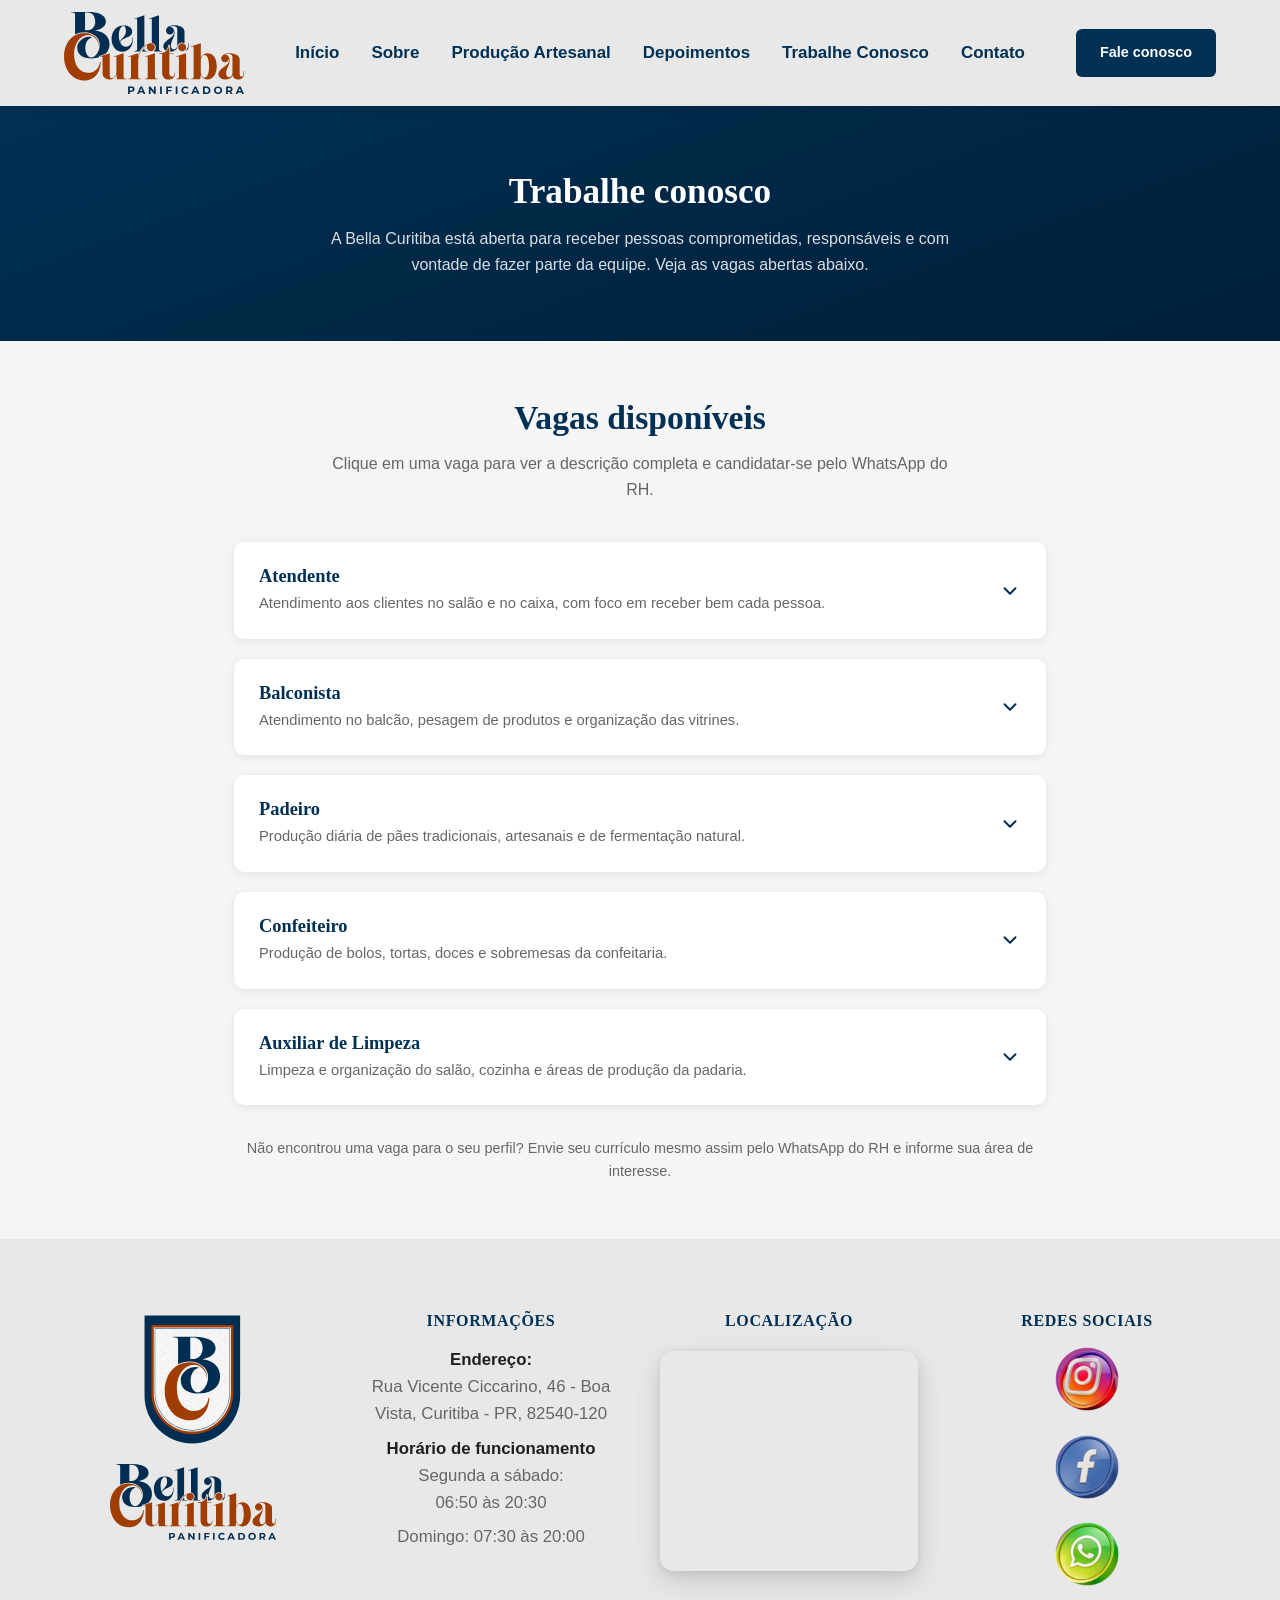
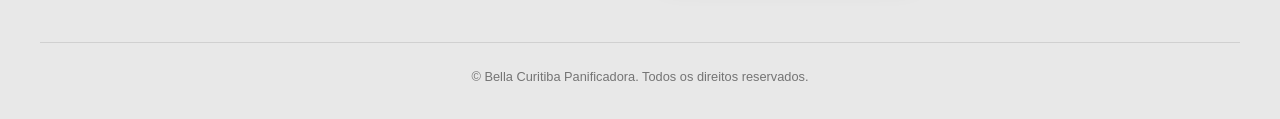
==== site-bella-curitiba/vagas.html @ 1d1bcc86 "Ajusta SEO tecnico, performance de imagens e hero mobile - Corrige hero desktop quebrado (video/post" ====
<!DOCTYPE html>
<html lang="pt-BR">
<head>
  <meta charset="UTF-8">
  <meta name="viewport" content="width=device-width, initial-scale=1.0">
  <title>Vagas de Emprego em Curitiba | Bella Curitiba Panificadora</title>
  <meta name="description" content="Trabalhe na Bella Curitiba Panificadora em Curitiba: vagas de atendente, balconista, padeiro, confeiteiro e mais. Candidate-se pelo WhatsApp do RH.">
  <meta name="robots" content="index, follow">
  <meta name="theme-color" content="#003054">
  <link rel="canonical" href="https://bellacuritibapanificadora.com.br/vagas.html">

  <!-- Open Graph / Facebook / WhatsApp -->
  <meta property="og:type" content="website">
  <meta property="og:locale" content="pt_BR">
  <meta property="og:site_name" content="Bella Curitiba Panificadora">
  <meta property="og:url" content="https://bellacuritibapanificadora.com.br/vagas.html">
  <meta property="og:title" content="Vagas de Emprego em Curitiba | Bella Curitiba Panificadora">
  <meta property="og:description" content="Confira as vagas abertas na Bella Curitiba Panificadora e candidate-se direto pelo WhatsApp do RH.">
  <meta property="og:image" content="https://bellacuritibapanificadora.com.br/assets/images/balcao/balcao-05.JPEG">
  <meta property="og:image:width" content="1400">
  <meta property="og:image:height" content="1050">

  <!-- Twitter Card -->
  <meta name="twitter:card" content="summary_large_image">
  <meta name="twitter:title" content="Vagas de Emprego em Curitiba | Bella Curitiba Panificadora">
  <meta name="twitter:description" content="Confira as vagas abertas na Bella Curitiba Panificadora e candidate-se direto pelo WhatsApp do RH.">
  <meta name="twitter:image" content="https://bellacuritibapanificadora.com.br/assets/images/balcao/balcao-05.JPEG">

  <link rel="icon" href="assets/logos/favicon-bella-curitiba.ico" type="image/x-icon">
  <link rel="apple-touch-icon" href="assets/logos/favicon-bella-curitiba-180x180.png">
  <link rel="icon" type="image/png" sizes="192x192" href="assets/logos/favicon-bella-curitiba-192x192.png">
  <link rel="icon" type="image/png" sizes="32x32" href="assets/logos/favicon-bella-curitiba-32x32.png">
  <link rel="stylesheet" href="style.css">
</head>
<body>

  <!-- ===================== HEADER ===================== -->
  <header class="header">
    <div class="header__container">
      <a href="index.html" class="header__logo">
        <img src="assets/logos/logo-principal-bella-curitiba.svg" alt="Bella Curitiba Panificadora">
      </a>

      <nav class="header__nav">
        <ul class="header__menu">
          <li><a href="index.html">Início</a></li>
          <li><a href="index.html#sobre">Sobre</a></li>
          <li><a href="index.html#producao">Produção Artesanal</a></li>
          <li><a href="index.html#depoimentos">Depoimentos</a></li>
          <li><a href="vagas.html">Trabalhe Conosco</a></li>
          <li><a href="#contato">Contato</a></li>
        </ul>
      </nav>

      <a href="https://wa.me/554191912039?text=Ol%C3%A1%2C%20vim%20pelo%20site%21" class="header__btn" target="_blank" rel="noopener">Fale conosco</a>
    </div>
  </header>

  <main>

    <!-- ===================== TOPO DA PÁGINA ===================== -->
    <section class="vagas-hero">
      <div class="vagas-hero__container">
        <h1>Trabalhe conosco</h1>
        <p>
          A Bella Curitiba está aberta para receber pessoas comprometidas, responsáveis e
          com vontade de fazer parte da equipe. Veja as vagas abertas abaixo.
        </p>
      </div>
    </section>

    <!-- ===================== VAGAS ===================== -->
    <section class="vagas">
      <div class="vagas__container">
        <h2 class="reveal">Vagas disponíveis</h2>
        <p class="vagas__subtitle reveal">Clique em uma vaga para ver a descrição completa e candidatar-se pelo WhatsApp do RH.</p>

        <!-- Descrições provisórias: detalhes de cada vaga serão confirmados com Luciano -->
        <div class="vagas__cards reveal--group">

          <article class="vagas__card reveal">
            <button type="button" class="vagas__toggle" aria-expanded="false" aria-controls="vaga-atendente">
              <div class="vagas__info">
                <h3>Atendente</h3>
                <p>Atendimento aos clientes no salão e no caixa, com foco em receber bem cada pessoa.</p>
              </div>
              <svg class="vagas__seta" viewBox="0 0 24 24" fill="none" aria-hidden="true">
                <path d="M6 9l6 6 6-6" stroke="currentColor" stroke-width="2.2" stroke-linecap="round" stroke-linejoin="round"/>
              </svg>
            </button>
            <div class="vagas__detalhe" id="vaga-atendente" hidden>
              <h4>O que você vai fazer</h4>
              <ul>
                <li>Atender os clientes no salão e no caixa com simpatia e agilidade;</li>
                <li>Orientar sobre os produtos da padaria e da confeitaria;</li>
                <li>Organizar e repor as vitrines ao longo do dia;</li>
                <li>Manter o ambiente limpo, organizado e acolhedor.</li>
              </ul>
              <h4>O que esperamos de você</h4>
              <ul>
                <li>Boa comunicação e gostar de lidar com pessoas;</li>
                <li>Proatividade e trabalho em equipe;</li>
                <li>Disponibilidade de horários, incluindo fins de semana;</li>
                <li>Experiência com atendimento é um diferencial.</li>
              </ul>
              <a
                href="https://wa.me/554192082039?text=Ol%C3%A1%21%20Quero%20me%20candidatar%20para%20a%20vaga%20de%20Atendente."
                class="btn btn--primary"
                target="_blank"
                rel="noopener"
              >
                Candidatar-se pelo WhatsApp
              </a>
            </div>
          </article>

          <article class="vagas__card reveal">
            <button type="button" class="vagas__toggle" aria-expanded="false" aria-controls="vaga-balconista">
              <div class="vagas__info">
                <h3>Balconista</h3>
                <p>Atendimento no balcão, pesagem de produtos e organização das vitrines.</p>
              </div>
              <svg class="vagas__seta" viewBox="0 0 24 24" fill="none" aria-hidden="true">
                <path d="M6 9l6 6 6-6" stroke="currentColor" stroke-width="2.2" stroke-linecap="round" stroke-linejoin="round"/>
              </svg>
            </button>
            <div class="vagas__detalhe" id="vaga-balconista" hidden>
              <h4>O que você vai fazer</h4>
              <ul>
                <li>Atender os clientes no balcão de padaria e frios;</li>
                <li>Pesar, embalar e fatiar produtos com atenção e higiene;</li>
                <li>Repor produtos e manter o balcão sempre abastecido;</li>
                <li>Cuidar da organização e da limpeza da área de trabalho.</li>
              </ul>
              <h4>O que esperamos de você</h4>
              <ul>
                <li>Agilidade e atenção no atendimento;</li>
                <li>Cuidado com higiene e manuseio de alimentos;</li>
                <li>Disponibilidade de horários, incluindo fins de semana;</li>
                <li>Experiência em padaria ou mercado é um diferencial.</li>
              </ul>
              <a
                href="https://wa.me/554192082039?text=Ol%C3%A1%21%20Quero%20me%20candidatar%20para%20a%20vaga%20de%20Balconista."
                class="btn btn--primary"
                target="_blank"
                rel="noopener"
              >
                Candidatar-se pelo WhatsApp
              </a>
            </div>
          </article>

          <article class="vagas__card reveal">
            <button type="button" class="vagas__toggle" aria-expanded="false" aria-controls="vaga-padeiro">
              <div class="vagas__info">
                <h3>Padeiro</h3>
                <p>Produção diária de pães tradicionais, artesanais e de fermentação natural.</p>
              </div>
              <svg class="vagas__seta" viewBox="0 0 24 24" fill="none" aria-hidden="true">
                <path d="M6 9l6 6 6-6" stroke="currentColor" stroke-width="2.2" stroke-linecap="round" stroke-linejoin="round"/>
              </svg>
            </button>
            <div class="vagas__detalhe" id="vaga-padeiro" hidden>
              <h4>O que você vai fazer</h4>
              <ul>
                <li>Produzir pães tradicionais e artesanais diariamente;</li>
                <li>Trabalhar com processos de fermentação natural;</li>
                <li>Controlar fornadas, tempos e qualidade dos produtos;</li>
                <li>Manter a organização e a limpeza da área de produção.</li>
              </ul>
              <h4>O que esperamos de você</h4>
              <ul>
                <li>Experiência em panificação;</li>
                <li>Conhecimento em fermentação natural é um diferencial;</li>
                <li>Disponibilidade para turnos de madrugada e manhã;</li>
                <li>Comprometimento com qualidade e rotina de produção.</li>
              </ul>
              <a
                href="https://wa.me/554192082039?text=Ol%C3%A1%21%20Quero%20me%20candidatar%20para%20a%20vaga%20de%20Padeiro."
                class="btn btn--primary"
                target="_blank"
                rel="noopener"
              >
                Candidatar-se pelo WhatsApp
              </a>
            </div>
          </article>

          <article class="vagas__card reveal">
            <button type="button" class="vagas__toggle" aria-expanded="false" aria-controls="vaga-confeiteiro">
              <div class="vagas__info">
                <h3>Confeiteiro</h3>
                <p>Produção de bolos, tortas, doces e sobremesas da confeitaria.</p>
              </div>
              <svg class="vagas__seta" viewBox="0 0 24 24" fill="none" aria-hidden="true">
                <path d="M6 9l6 6 6-6" stroke="currentColor" stroke-width="2.2" stroke-linecap="round" stroke-linejoin="round"/>
              </svg>
            </button>
            <div class="vagas__detalhe" id="vaga-confeiteiro" hidden>
              <h4>O que você vai fazer</h4>
              <ul>
                <li>Produzir bolos, tortas, doces e sobremesas;</li>
                <li>Montar e finalizar os produtos da vitrine de confeitaria;</li>
                <li>Ajudar na criação de novidades para a vitrine;</li>
                <li>Controlar qualidade, validade e armazenamento dos produtos.</li>
              </ul>
              <h4>O que esperamos de você</h4>
              <ul>
                <li>Experiência em confeitaria;</li>
                <li>Capricho e atenção aos detalhes;</li>
                <li>Organização e cuidado com higiene;</li>
                <li>Disponibilidade de horários, incluindo fins de semana.</li>
              </ul>
              <a
                href="https://wa.me/554192082039?text=Ol%C3%A1%21%20Quero%20me%20candidatar%20para%20a%20vaga%20de%20Confeiteiro."
                class="btn btn--primary"
                target="_blank"
                rel="noopener"
              >
                Candidatar-se pelo WhatsApp
              </a>
            </div>
          </article>

          <article class="vagas__card reveal">
            <button type="button" class="vagas__toggle" aria-expanded="false" aria-controls="vaga-auxiliar-limpeza">
              <div class="vagas__info">
                <h3>Auxiliar de Limpeza</h3>
                <p>Limpeza e organização do salão, cozinha e áreas de produção da padaria.</p>
              </div>
              <svg class="vagas__seta" viewBox="0 0 24 24" fill="none" aria-hidden="true">
                <path d="M6 9l6 6 6-6" stroke="currentColor" stroke-width="2.2" stroke-linecap="round" stroke-linejoin="round"/>
              </svg>
            </button>
            <div class="vagas__detalhe" id="vaga-auxiliar-limpeza" hidden>
              <h4>O que você vai fazer</h4>
              <ul>
                <li>Realizar a limpeza do salão, banheiros e áreas comuns;</li>
                <li>Higienizar a cozinha, equipamentos e utensílios da produção;</li>
                <li>Recolher o lixo e manter os ambientes sempre organizados;</li>
                <li>Zelar pelos padrões de higiene exigidos em ambientes alimentícios.</li>
              </ul>
              <h4>O que esperamos de você</h4>
              <ul>
                <li>Responsabilidade e atenção aos detalhes;</li>
                <li>Cuidado com higiene e uso correto de produtos de limpeza;</li>
                <li>Disponibilidade de horários, incluindo fins de semana;</li>
                <li>Experiência com limpeza é um diferencial.</li>
              </ul>
              <a
                href="https://wa.me/554192082039?text=Ol%C3%A1%21%20Quero%20me%20candidatar%20para%20a%20vaga%20de%20Auxiliar%20de%20Limpeza."
                class="btn btn--primary"
                target="_blank"
                rel="noopener"
              >
                Candidatar-se pelo WhatsApp
              </a>
            </div>
          </article>

        </div>

        <p class="vagas__obs reveal">Não encontrou uma vaga para o seu perfil? Envie seu currículo mesmo assim pelo WhatsApp do RH e informe sua área de interesse.</p>
      </div>
    </section>

  </main>

  <!-- ===================== FOOTER ===================== -->
  <footer id="contato" class="footer">
    <div class="footer__container reveal--group">

      <div class="footer__bloco footer__marca reveal">
        <img class="footer__marca-brasao" src="assets/logos/logo-brasao-bella-curitiba-transparente.svg" alt="Bella Curitiba Panificadora">
        <img class="footer__marca-texto" src="assets/logos/logo-texto-bella-curitiba-colorido.svg" alt="Bella Curitiba Panificadora">
      </div>

      <div class="footer__bloco footer__contato reveal">
        <h3>Informações</h3>
        <p><strong>Endereço:</strong> <br> Rua Vicente Ciccarino, 46 - Boa Vista, Curitiba - PR, 82540-120</p>
        <p><strong>Horário de funcionamento</strong> <br> Segunda a sábado: <br> 06:50 às 20:30</p>
        <p>Domingo: 07:30 às 20:00</p>
      </div>

      <div class="footer__bloco footer__localizacao reveal">
        <h3>Localização</h3>
        <div class="footer__mapa">
          <iframe
            src="https://www.google.com/maps?q=Bella%20Curitiba%20Panificadora%2C%20Rua%20Vicente%20Ciccarino%2C%2046%20-%20Boa%20Vista%2C%20Curitiba%20-%20PR%2C%2082540-120&output=embed"
            title="Localização da Bella Curitiba Panificadora no Google Maps"
            loading="lazy"
            referrerpolicy="no-referrer-when-downgrade"
            allowfullscreen>
          </iframe>
        </div>
      </div>

      <div class="footer__bloco footer__redes reveal">
        <h3>Redes sociais</h3>
        <!-- Links de redes sociais serão confirmados antes da publicação -->
        <ul class="footer__redes-list">
          <li>
            <a href="https://www.instagram.com/bellacuritibapanificadora/?utm_source=ig_web_button_share_sheet" target="_blank" rel="noopener noreferrer" class="footer__rede-link footer__rede-link--instagram" aria-label="Instagram">
              <img src="assets/logo-botao/botao-instagram-transparente.png" alt="" loading="lazy">
            </a>
          </li>
          <li>
            <a href="https://www.facebook.com/bellacuritibapanificadora" class="footer__rede-link footer__rede-link--facebook" target="_blank" rel="noopener noreferrer" aria-label="Facebook">
              <img src="assets/logo-botao/botao-facebook-transparente.png" alt="" loading="lazy">
            </a>
          </li>
          <li>
            <a href="https://wa.me/554191912039?text=Ol%C3%A1%2C%20vim%20pelo%20site%21" class="footer__rede-link footer__rede-link--whatsapp" target="_blank" rel="noopener" aria-label="WhatsApp">
              <img src="assets/logo-botao/botao-whatsapp-transparente.png" alt="" loading="lazy">
            </a>
          </li>
        </ul>
      </div>

    </div>

    <div class="footer__copy">
      <p>&copy; Bella Curitiba Panificadora. Todos os direitos reservados.</p>
    </div>
  </footer>

  <script src="script.js" defer></script>
</body>
</html>
---- site-bella-curitiba/style.css ----
:root {
  --color-primary: #003054;
  --color-secondary: #89490f;
  --color-white: #ffffff;
  --color-light-gray: #f5f5f5;
  --color-text-dark: #1f1f1f;
  --color-text-muted: #666666;

  --font-title: Georgia, "Times New Roman", serif;
  --font-body: "Montserrat", Arial, sans-serif;

  /* Tons derivados */
  --color-primary-dark: #001f38;
  --color-primary-light: #0a4a76;
  --color-secondary-dark: #6b380c;
  --color-overlay: rgba(0, 20, 36, 0.55);

  /* Layout */
  --container-width: 1200px;
  --container-padding: 24px;
  --section-padding: 56px 0;
  --section-padding-mobile: 56px 0;

  /* Estilo */
  --radius-sm: 6px;
  --radius-md: 10px;
  --radius-lg: 16px;
  --shadow-sm: 0 2px 8px rgba(0, 0, 0, 0.08);
  --shadow-md: 0 6px 20px rgba(0, 0, 0, 0.10);
  --transition-base: 0.25s ease;
}

/* ===================== RESET BÁSICO ===================== */
*,
*::before,
*::after {
  box-sizing: border-box;
}

html {
  scroll-behavior: smooth;
  scroll-padding-top: 90px;
}

body,
h1, h2, h3, h4,
p, ul, li,
figure {
  margin: 0;
  padding: 0;
}

ul {
  list-style: none;
}

a {
  color: inherit;
  text-decoration: none;
}

img,
video {
  display: block;
  max-width: 100%;
  height: auto;
}

button {
  font: inherit;
  cursor: pointer;
  border: none;
  background: none;
}

/* ===================== BODY / TIPOGRAFIA GERAL ===================== */
body {
  font-family: var(--font-body);
  color: var(--color-text-dark);
  background-color: var(--color-white);
  line-height: 1.6;
  -webkit-font-smoothing: antialiased;
}

h1, h2, h3, h4 {
  font-family: var(--font-title);
  color: var(--color-primary);
  line-height: 1.25;
  font-weight: 700;
}

h2 {
  font-size: 2.1rem;
  margin-bottom: 12px;
}

h3 {
  font-size: 1.25rem;
  margin-bottom: 8px;
}

p {
  color: var(--color-text-muted);
}

.container {
  width: 100%;
  max-width: var(--container-width);
  margin: 0 auto;
  padding: 0 var(--container-padding);
}

/* Título de seção centralizado (padrão institucional) */
section > .container > h2,
section h2:first-child {
  text-align: center;
}

/* ===================== BOTÕES ===================== */
.btn {
  display: inline-block;
  padding: 14px 30px;
  border-radius: var(--radius-sm);
  font-family: var(--font-body);
  font-weight: 600;
  font-size: 0.95rem;
  letter-spacing: 0.02em;
  text-align: center;
  transition: background-color var(--transition-base), color var(--transition-base), transform var(--transition-base), border-color var(--transition-base);
}

.btn--primary {
  background-color: var(--color-primary);
  color: var(--color-white);
  border: 2px solid var(--color-primary);
}

.btn--primary:hover {
  background-color: var(--color-primary-dark);
  border-color: var(--color-primary-dark);
}

/* Botão do WhatsApp no hero: translúcido para o vídeo aparecer ao fundo,
   com borda e ícone no verde do WhatsApp e texto em branco */
.btn--whatsapp {
  display: inline-flex;
  align-items: center;
  justify-content: center;
  gap: 10px;
  background-color: rgba(37, 211, 102, 0.22);
  color: var(--color-white);
  border: 2px solid #25d366;
  cursor: pointer;
  /* Fade do fundo verde no hover/toque */
  transition: background-color 0.35s ease, color 0.35s ease;
}

/* Mouse em cima (desktop) ou toque (mobile): verde um pouco mais cheio, com fade */
.btn--whatsapp:hover,
.btn--whatsapp:active {
  background-color: rgba(37, 211, 102, 0.42);
}

.btn--whatsapp:hover .btn__icone-whats,
.btn--whatsapp:active .btn__icone-whats {
  fill: var(--color-white);
}

.btn__icone-whats {
  width: 20px;
  height: 20px;
  flex-shrink: 0;
  fill: #25d366;
  transition: fill 0.35s ease;
}

.btn--secondary {
  background-color: transparent;
  color: var(--color-white);
  border: 2px solid var(--color-white);
}

.btn--secondary:hover {
  background-color: var(--color-white);
  color: var(--color-primary);
}

/* Botão secundário fora do hero (fundo claro) */
.footer .btn--secondary {
  color: var(--color-white);
  border-color: var(--color-secondary);
  background-color: var(--color-secondary);
}

.footer .btn--secondary:hover {
  background-color: var(--color-secondary-dark);
  border-color: var(--color-secondary-dark);
}

/* ===================== HEADER ===================== */
.header {
  position: sticky;
  top: 0;
  z-index: 1000;
  background-color: #e8e8e8; /* --color-light-gray ~5% mais escuro */
  box-shadow: var(--shadow-sm);
}

.header__container {
  max-width: var(--container-width);
  margin: 0 auto;
  padding: 12px var(--container-padding);
  display: flex;
  align-items: center;
  justify-content: space-between;
  gap: 24px;
}

/*
  logo-principal-bella-curitiba.svg tem um canvas quadrado, mas o conteúdo
  visível ocupa só uma faixa central (~72,6% da largura, ~33,1% da altura).
  O bloco abaixo recorta essa margem transparente para a logo ficar legível
  sem inflar a altura do header.
*/
.header__logo {
  display: block;
  width: 180px;
  height: 82px;
  overflow: hidden;
  position: relative;
}

.header__logo img {
  position: absolute;
  width: 248px;
  height: 248px;
  max-width: none;
  left: -34px;
  top: -83px;
}

.header__nav {
  flex: 1;
  display: flex;
  justify-content: center;
}

.header__menu {
  display: flex;
  align-items: center;
  gap: 28px;
}

.header__menu a {
  font-family: var(--font-body);
  font-size: 1.06rem; /* 0.92rem + 15% */
  font-weight: 600;
  color: var(--color-primary);
  padding: 6px 2px;
  border-bottom: 2px solid transparent;
  transition: border-color var(--transition-base), color var(--transition-base);
  white-space: nowrap;
}

.header__menu a:hover {
  border-bottom-color: var(--color-secondary);
  color: var(--color-secondary);
}

.header__btn {
  display: inline-block;
  padding: 12px 24px;
  border-radius: var(--radius-sm);
  background-color: var(--color-primary);
  color: var(--color-white);
  font-weight: 600;
  font-size: 0.9rem;
  white-space: nowrap;
  transition: background-color var(--transition-base);
}

.header__btn:hover {
  background-color: var(--color-secondary);
}

/* Botão "Trabalhe conosco": só aparece no mobile, no lugar do "Fale conosco" */
.header__btn--trabalhe {
  display: none;
}

/* ===================== HERO ===================== */
.hero {
  position: relative;
  min-height: 84vh;
  display: flex;
  align-items: center;
  justify-content: center;
  overflow: hidden;
  background-color: var(--color-primary);
}

.hero__video {
  position: absolute;
  inset: 0;
  width: 100%;
  height: 100%;
  object-fit: cover;
}

.hero__overlay {
  position: absolute;
  inset: 0;
  background-color: var(--color-overlay);
}

/* Vídeo vertical do hero: só aparece no mobile (no desktop fica o horizontal) */
.hero__video--mobile {
  display: none;
}

.hero__content {
  position: relative;
  z-index: 2;
  max-width: 780px;
  margin: 0 auto;
  padding: 64px var(--container-padding);
  text-align: center;
  color: var(--color-white);
}

.hero__logo {
  width: 364px;
  aspect-ratio: 397.462 / 156.063;
  margin: 0 auto 36px;
}

.hero__logo img {
  display: block;
  width: 100%;
  height: 100%;
  object-fit: contain;
}

.hero__headline {
  font-family: var(--font-title);
  font-size: 2.6rem;
  color: var(--color-white);
  line-height: 1.25;
  margin-bottom: 20px;
}

.hero__subtitle {
  font-family: var(--font-body);
  font-size: 1.27rem;
  font-weight: 600;
  line-height: 1.5;
  color: rgba(255, 255, 255, 0.88);
  margin-bottom: 32px;
}

.hero__horario {
  font-family: var(--font-body);
  font-size: 1.05rem;
  font-weight: 600;
  line-height: 1.65;
  color: rgba(255, 255, 255, 0.92);
  margin-bottom: 40px;
}

.hero__horario-titulo {
  display: block;
  font-size: 0.85rem;
  font-weight: 700;
  letter-spacing: 0.08em;
  text-transform: uppercase;
  color: rgba(255, 255, 255, 0.75);
  margin-bottom: 8px;
}

.hero__buttons {
  display: flex;
  align-items: center;
  justify-content: center;
  gap: 16px;
  flex-wrap: wrap;
}

/* ===================== SOBRE ===================== */
.sobre {
  padding: var(--section-padding);
  background-color: var(--color-white);
}

.sobre__container {
  max-width: var(--container-width);
  margin: 0 auto;
  padding: 0 var(--container-padding);
  display: grid;
  grid-template-columns: 1fr 1fr;
  gap: 64px;
  align-items: center;
}

.sobre__texto h2 {
  text-align: left;
}

.sobre__texto p {
  font-size: 1.18rem;
  line-height: 1.75;
  margin-bottom: 16px;
}

.sobre__texto p em {
  color: var(--color-text-muted);
  font-style: italic;
}

.sobre__destaques {
  display: grid;
  grid-template-columns: repeat(2, minmax(0, 290px));
  justify-content: center;
  gap: 32px;
  margin-top: 44px;
}

.sobre__item {
  border-top: 3px solid var(--color-secondary);
  padding-top: 16px;
  text-align: center;
}

.sobre__item h3 {
  font-size: 1.25rem;
  color: var(--color-primary);
}

.sobre__item p {
  font-size: 1.05rem;
  line-height: 1.6;
}

.sobre__imagem img {
  display: block;
  width: 77%;
  margin: 0 auto;
  aspect-ratio: 4 / 5;
  object-fit: cover;
  border-radius: var(--radius-lg);
  box-shadow: var(--shadow-md);
  background-color: var(--color-light-gray);
}

/* ===================== PRODUÇÃO ARTESANAL ===================== */
.producao {
  padding: var(--section-padding);
  background-color: var(--color-light-gray);
}

/* Container mais largo que o padrão: os 4 cards lado a lado
   ocupam quase toda a tela para dar destaque às fotos */
.producao__container {
  max-width: 1760px;
  margin: 0 auto;
  padding: 0 var(--container-padding);
  text-align: center;
}

.producao__subtitle {
  max-width: 620px;
  margin: 0 auto 48px;
}

.producao__cards {
  display: grid;
  grid-template-columns: repeat(4, 1fr);
  gap: 24px;
  text-align: left;
}

/* Com 4 colunas, telas menores que ~1200px deixam os cards apertados */
@media (max-width: 1200px) {
  .producao__cards {
    grid-template-columns: repeat(2, 1fr);
  }
}

.producao__card {
  background-color: var(--color-white);
  border-radius: var(--radius-md);
  box-shadow: var(--shadow-sm);
  overflow: hidden;
  transition: transform var(--transition-base), box-shadow var(--transition-base);
}

.producao__card:hover {
  transform: translateY(-4px);
  box-shadow: var(--shadow-md);
}

/* Carrossel de fotos dentro dos cards */
.card-carrossel {
  position: relative;
  overflow: hidden;
  /* Foto quadrada: mostra a base com a marca nas fotos verticais dos pães
     (e reserva o espaço mesmo com o carrossel ainda sem imagens) */
  aspect-ratio: 1 / 1;
  background-color: var(--color-light-gray);
}

/* Sem fotos: esconde setas e bolinhas (controlado pelo script.js) */
.card-carrossel--vazio .card-carrossel__arrow,
.card-carrossel--vazio .card-carrossel__dots {
  display: none;
}

.card-carrossel__track {
  display: flex;
  transition: transform 0.4s ease;
  touch-action: pan-y;
}

.card-carrossel__track img {
  flex: 0 0 100%;
  width: 100%;
  aspect-ratio: 1 / 1;
  object-fit: cover;
  /* Fotos horizontais (vitrines do balcão e da confeitaria): recorte
     centralizado nos dois eixos dentro do card quadrado */
  object-position: center center;
  background-color: var(--color-light-gray);
  user-select: none;
  -webkit-user-drag: none;
}

/* Fotos verticais com a base da marca Bella Curitiba: recorte ancorado
   perto do rodapé (80%), mantendo a base escrita visível e o conjunto
   pão + tabuleiro centralizado no card */
.card-carrossel__img--base {
  object-position: center 80%;
}

/* Ajuste fino de enquadramento: desloca a foto 30% para a direita
   (o recorte passa a mostrar mais o lado esquerdo da imagem) */
.card-carrossel__img--direita {
  object-position: 20% center;
}

/* Recorte colado na borda esquerda da foto: mostra só as prateleiras de
   produtos, cortando a porta de vidro que aparece à direita */
.card-carrossel__img--inicio {
  object-position: left center;
}

/* Recorte cravado no rodapé da foto (20% acima da âncora --base):
   sobe a imagem para a base da marca aparecer inteira */
.card-carrossel__img--rodape {
  object-position: center bottom;
}

/* Pão rústico (foto com fundo estendido): âncora calibrada para caber
   o pão inteiro e a escrita da marca no mesmo enquadramento */
.card-carrossel__img--pao-rustico {
  object-position: center 57%;
}

/* Foto dos bolos gelados: desloca a imagem 15% para baixo no quadro
   (o recorte sobe e passa a mostrar mais o topo da foto) */
.card-carrossel__img--bolos {
  object-position: center 35%;
}

.card-carrossel__arrow {
  position: absolute;
  top: 50%;
  transform: translateY(-50%);
  width: 42px;
  height: 42px;
  border-radius: 50%;
  background-color: rgba(255, 255, 255, 0.85);
  color: var(--color-primary);
  box-shadow: var(--shadow-sm);
  display: flex;
  align-items: center;
  justify-content: center;
  opacity: 0;
  transition: opacity var(--transition-base), background-color var(--transition-base), color var(--transition-base);
}

.card-carrossel__arrow svg {
  width: 20px;
  height: 20px;
}

.card-carrossel__arrow--prev {
  left: 10px;
}

.card-carrossel__arrow--prev svg {
  transform: rotate(180deg);
}

.card-carrossel__arrow--next {
  right: 10px;
}

.producao__card:hover .card-carrossel__arrow,
.ambiente__galeria .card-carrossel:hover .card-carrossel__arrow,
.card-carrossel__arrow:focus-visible {
  opacity: 1;
}

@media (hover: none) {
  .card-carrossel__arrow {
    opacity: 1;
  }
}

.card-carrossel__arrow:hover {
  background-color: var(--color-primary);
  color: var(--color-white);
}

.card-carrossel__dots {
  position: absolute;
  bottom: 10px;
  left: 50%;
  transform: translateX(-50%);
  display: flex;
  gap: 6px;
}

.card-carrossel__dot {
  width: 9px;
  height: 9px;
  border-radius: 50%;
  background-color: rgba(255, 255, 255, 0.55);
  padding: 0;
  transition: background-color var(--transition-base), transform var(--transition-base);
}

.card-carrossel__dot--active {
  background-color: var(--color-white);
  transform: scale(1.25);
}

.producao__card h3,
.producao__card p {
  padding: 0 20px;
}

.producao__card h3 {
  margin-top: 18px;
}

.producao__card p {
  padding-bottom: 20px;
  font-size: 0.92rem;
}

/* ===================== AMBIENTE ===================== */
.ambiente {
  padding: var(--section-padding);
  background-color: var(--color-white);
}

/* Mesma largura do container da produção artesanal, para as duas
   grades de cards ficarem com o mesmo tamanho e alinhamento na tela */
.ambiente__container {
  max-width: 1760px;
  margin: 0 auto;
  padding: 0 var(--container-padding);
  text-align: center;
}

.ambiente__container > p {
  max-width: 620px;
  margin: 0 auto 40px;
}

/* 3 cards largos (formato 4:3) para as fotos horizontais do ambiente */
.ambiente__galeria {
  display: grid;
  grid-template-columns: repeat(3, 1fr);
  gap: 24px;
}

@media (max-width: 1200px) {
  .ambiente__galeria {
    grid-template-columns: repeat(2, 1fr);
  }

  /* Com 3 cards em 2 colunas, o último ocupa a linha inteira
     em formato panorâmico para não sobrar um vão na grade */
  .ambiente__galeria > :last-child {
    grid-column: 1 / -1;
    aspect-ratio: 16 / 9;
  }

  .ambiente__galeria > :last-child img {
    aspect-ratio: 16 / 9;
  }
}

.ambiente__galeria img {
  width: 100%;
  /* Formato 4:3: cards mais largos mostram mais das fotos horizontais */
  aspect-ratio: 4 / 3;
  object-fit: cover;
  border-radius: var(--radius-md);
  background-color: var(--color-white);
  box-shadow: var(--shadow-sm);
}

/* Foto do letreiro em relevo: enquadra o letreiro no centro
   (por classe, e não por posição, porque o loop do carrossel usa clones) */
.ambiente__galeria .ambiente__foto-letreiro {
  object-position: center 20%;
}

/* Fotos do interior (16:9 num card 4:3): a altura já preenche o quadro,
   então o deslocamento pra cima é feito com zoom de 15% + translate,
   mostrando mais o piso e as gôndolas e cortando o teto */
.ambiente__galeria .ambiente__foto-interna {
  transform: translateY(-6.5%) scale(1.15);
}

/* Carrosséis da galeria: mesmo formato 4:3 das demais fotos */
.ambiente__galeria .card-carrossel {
  aspect-ratio: 4 / 3;
  border-radius: var(--radius-md);
  box-shadow: var(--shadow-sm);
}

.ambiente__galeria .card-carrossel img {
  aspect-ratio: 4 / 3;
  /* O arredondamento e a sombra ficam no container do carrossel */
  border-radius: 0;
  box-shadow: none;
}

/* ===================== DEPOIMENTOS ===================== */
.depoimentos {
  padding: var(--section-padding);
  background-color: var(--color-white);
}

.depoimentos__container {
  max-width: var(--container-width);
  margin: 0 auto;
  padding: 0 var(--container-padding);
  text-align: center;
}

.depoimentos__subtitle {
  max-width: 620px;
  margin: 0 auto 48px;
}

.depoimentos__carousel {
  overflow: hidden;
  padding: 14px 0;
  margin: -14px 0;
}

.depoimentos__track {
  display: flex;
  transition: transform 0.4s ease;
  touch-action: pan-y;
}

.depoimentos__slide {
  flex: 0 0 100%;
  display: grid;
  grid-template-columns: repeat(3, 1fr);
  gap: 24px;
  text-align: left;
}

.depoimentos__card {
  position: relative;
  overflow: hidden;
  display: flex;
  flex-direction: column;
  background-color: #e8e8e8;
  border: 1px solid var(--color-light-gray);
  border-radius: var(--radius-md);
  box-shadow: var(--shadow-sm);
  padding: 22px 20px;
  text-decoration: none;
  transition: transform var(--transition-base), box-shadow var(--transition-base), border-color var(--transition-base);
}

/* Marca d'água do Google Maps no fundo do card */
.depoimentos__card::before {
  content: "";
  position: absolute;
  inset: 0;
  background: url("./assets/logo-botao/logo-google-maps.png") no-repeat center / contain;
  opacity: 0.12;
  pointer-events: none;
}

.depoimentos__card > * {
  position: relative;
}

.depoimentos__card:hover {
  transform: translateY(-4px);
  box-shadow: var(--shadow-md);
  border-color: var(--color-secondary);
}

.depoimentos__nota {
  color: #f5b400;
  font-size: 1.38rem;
  letter-spacing: 3px;
  margin-bottom: 12px;
}

.depoimentos__texto {
  font-style: italic;
  color: var(--color-text-dark);
  font-size: 0.92rem;
}

.depoimentos__meta {
  padding-bottom: 12px;
  display: flex;
  align-items: center;
  gap: 10px;
}

.depoimentos__avatar {
  width: 40px;
  height: 40px;
  border-radius: 50%;
  object-fit: cover;
  flex-shrink: 0;
}

.depoimentos__autor {
  font-weight: 600;
  color: var(--color-primary);
  font-size: 0.9rem;
}

.depoimentos__nav {
  display: flex;
  align-items: center;
  justify-content: center;
  gap: 24px;
  margin-top: 36px;
}

.depoimentos__arrow {
  width: 44px;
  height: 44px;
  border-radius: 50%;
  background-color: var(--color-white);
  color: var(--color-primary);
  box-shadow: var(--shadow-md);
  display: flex;
  align-items: center;
  justify-content: center;
  flex-shrink: 0;
  transition: background-color var(--transition-base), color var(--transition-base), transform var(--transition-base);
}

.depoimentos__arrow svg {
  width: 20px;
  height: 20px;
}

.depoimentos__arrow--prev svg {
  transform: rotate(180deg);
}

.depoimentos__arrow:hover {
  background-color: var(--color-primary);
  color: var(--color-white);
  transform: scale(1.06);
}

.depoimentos__dots {
  display: flex;
  align-items: center;
  gap: 10px;
}

.depoimentos__dot {
  width: 9px;
  height: 9px;
  border-radius: 50%;
  background-color: var(--color-light-gray);
  border: 1px solid var(--color-secondary);
  padding: 0;
  transition: background-color var(--transition-base), transform var(--transition-base);
}

.depoimentos__dot--active {
  background-color: var(--color-secondary);
  transform: scale(1.2);
}

/* ===================== TRABALHE CONOSCO ===================== */
.trabalhe-conosco {
  padding: var(--section-padding);
  background-color: var(--color-primary);
  background-image: linear-gradient(160deg, var(--color-primary) 0%, var(--color-primary-dark) 100%);
}

.trabalhe-conosco__container {
  max-width: 680px;
  margin: 0 auto;
  padding: 0 var(--container-padding);
  text-align: center;
}

.trabalhe-conosco h2 {
  color: var(--color-white);
}

.trabalhe-conosco p {
  color: rgba(255, 255, 255, 0.85);
  margin-bottom: 14px;
}

.trabalhe-conosco__status {
  font-size: 0.85rem;
  font-style: italic;
  color: rgba(255, 255, 255, 0.6);
  margin-bottom: 28px;
}

.trabalhe-conosco .btn--primary {
  background-color: var(--color-secondary);
  border-color: var(--color-secondary);
}

.trabalhe-conosco .btn--primary:hover {
  background-color: var(--color-secondary-dark);
  border-color: var(--color-secondary-dark);
}

/* ===================== PÁGINA DE VAGAS ===================== */
.vagas-hero {
  padding: 64px 0;
  background-color: var(--color-primary);
  background-image: linear-gradient(160deg, var(--color-primary) 0%, var(--color-primary-dark) 100%);
  text-align: center;
}

.vagas-hero__container {
  max-width: 680px;
  margin: 0 auto;
  padding: 0 var(--container-padding);
}

.vagas-hero h1 {
  font-family: var(--font-title);
  font-size: 2.2rem;
  color: var(--color-white);
  margin-bottom: 12px;
}

.vagas-hero p {
  color: rgba(255, 255, 255, 0.85);
}

.vagas {
  padding: var(--section-padding);
  background-color: var(--color-light-gray);
}

.vagas__container {
  max-width: 860px;
  margin: 0 auto;
  padding: 0 var(--container-padding);
}

.vagas__subtitle {
  text-align: center;
  max-width: 620px;
  margin: 0 auto 40px;
}

.vagas__cards {
  display: grid;
  gap: 20px;
}

.vagas__card {
  background-color: var(--color-white);
  border: 1px solid transparent;
  border-radius: var(--radius-md);
  box-shadow: var(--shadow-sm);
  overflow: hidden;
  transition: box-shadow var(--transition-base), border-color var(--transition-base);
}

.vagas__card:hover {
  box-shadow: var(--shadow-md);
  border-color: var(--color-secondary);
}

.vagas__toggle {
  width: 100%;
  display: flex;
  align-items: center;
  justify-content: space-between;
  gap: 16px;
  padding: 22px 24px;
  background: none;
  border: 0;
  cursor: pointer;
  text-align: left;
  font: inherit;
}

.vagas__toggle h3 {
  color: var(--color-primary);
  font-size: 1.15rem;
  margin-bottom: 4px;
}

.vagas__toggle p {
  font-size: 0.92rem;
  color: var(--color-text-muted);
  margin: 0;
}

.vagas__seta {
  width: 22px;
  height: 22px;
  flex-shrink: 0;
  color: var(--color-primary);
  transition: transform var(--transition-base);
}

.vagas__card--aberta .vagas__seta {
  transform: rotate(180deg);
}

.vagas__detalhe {
  padding: 18px 24px 26px;
  border-top: 1px solid var(--color-light-gray);
}

.vagas__detalhe h4 {
  font-size: 0.95rem;
  color: var(--color-primary);
  text-transform: uppercase;
  letter-spacing: 0.4px;
  margin: 14px 0 8px;
}

.vagas__detalhe ul {
  padding-left: 20px;
  margin-bottom: 6px;
}

.vagas__detalhe li {
  list-style: disc;
  font-size: 0.92rem;
  margin-bottom: 6px;
}

.vagas__detalhe .btn {
  margin-top: 18px;
}

.vagas__obs {
  text-align: center;
  font-size: 0.9rem;
  color: var(--color-text-muted);
  margin-top: 32px;
}

/* ===================== FOOTER ===================== */
.footer {
  background-color: #e8e8e8; /* mesma cor do header (--color-light-gray ~5% mais escuro) */
  color: var(--color-text-dark);
  padding-top: 72px;
}

.footer__container {
  max-width: var(--container-width);
  margin: 0 auto;
  padding: 0 var(--container-padding);
  display: grid;
  grid-template-columns: repeat(4, 1fr);
  align-items: start;
  justify-items: center;
  gap: 40px;
  padding-bottom: 48px;
  border-bottom: 1px solid rgba(0, 0, 0, 0.1);
}

.footer__bloco {
  width: 100%;
  display: flex;
  flex-direction: column;
  align-items: center;
  text-align: center;
}

.footer__bloco h3 {
  color: var(--color-primary);
  font-size: 1rem;
  text-transform: uppercase;
  letter-spacing: 0.04em;
  margin-bottom: 16px;
}

.footer__bloco p {
  color: var(--color-text-muted);
  font-size: 1.05rem;
  margin-bottom: 8px;
}

.footer__bloco p strong {
  color: var(--color-text-dark);
}

.footer__marca {
  display: flex;
  flex-direction: column;
  align-items: center;
  justify-content: flex-start;
  gap: 14px;
}

.footer__marca-brasao {
  width: 143px;
  height: auto;
}

.footer__marca-texto {
  width: 170px;
  height: auto;
}

.footer__mapa {
  width: 100%;
  margin-top: 4px;
  border-radius: 14px;
  overflow: hidden;
  box-shadow: 0 10px 28px rgba(0, 0, 0, 0.14), 0 2px 8px rgba(0, 0, 0, 0.08);
  transition: box-shadow var(--transition-base), transform var(--transition-base);
}

.footer__mapa:hover {
  box-shadow: 0 14px 34px rgba(0, 0, 0, 0.18), 0 3px 10px rgba(0, 0, 0, 0.1);
  transform: translateY(-2px);
}

.footer__mapa iframe {
  display: block;
  width: 100%;
  height: 220px;
  border: 0;
}

.footer__redes-list {
  display: flex;
  flex-direction: column;
  align-items: center;
  gap: 16px;
}

.footer__rede-link {
  display: inline-flex;
  align-items: center;
  justify-content: center;
  width: 64px;
  height: 64px;
  border-radius: 50%;
  transition: transform var(--transition-base), box-shadow var(--transition-base);
}

.footer__rede-link svg,
.footer__rede-link img {
  width: 100%;
  height: 100%;
  object-fit: contain;
}

.footer__rede-link:hover {
  transform: translateY(-3px);
  box-shadow: 0 6px 14px rgba(0, 0, 0, 0.15);
}

.footer__copy {
  max-width: var(--container-width);
  margin: 0 auto;
  padding: 24px var(--container-padding) 32px;
  text-align: center;
}

.footer__copy p {
  color: rgba(0, 0, 0, 0.5);
  font-size: 0.8rem;
  text-align: center;
}

/* ===================== ANIMAÇÕES DE ENTRADA (FADE) ===================== */
.reveal {
  opacity: 0;
  transform: translateY(24px);
  transition: opacity 0.7s ease-out, transform 0.7s ease-out;
}

.reveal.reveal--visible {
  opacity: 1;
  transform: translateY(0);
}

/* Variante: fade da esquerda para a direita */
.reveal.reveal--left {
  transform: translateX(-120px);
  transition: opacity 1s ease-out, transform 1s cubic-bezier(0.16, 1, 0.3, 1);
}

.reveal.reveal--left.reveal--visible {
  transform: translateX(0);
}

.reveal--group > .reveal:nth-child(2) { transition-delay: 0.12s; }
.reveal--group > .reveal:nth-child(3) { transition-delay: 0.24s; }
.reveal--group > .reveal:nth-child(4) { transition-delay: 0.36s; }

@keyframes heroFadeIn {
  from {
    opacity: 0;
    transform: translateY(18px);
  }
  to {
    opacity: 1;
    transform: translateY(0);
  }
}

@keyframes heroLogoFadeIn {
  from {
    opacity: 0;
    transform: translateY(18px);
  }
  to {
    opacity: 1;
    transform: translateY(-15%);
  }
}

.hero__logo,
.hero__headline,
.hero__subtitle,
.hero__horario,
.hero__buttons {
  opacity: 0;
  animation: heroFadeIn 0.8s ease-out forwards;
}

.hero__logo { animation: heroLogoFadeIn 0.8s ease-out forwards; animation-delay: 0.1s; }
.hero__headline { animation-delay: 0.25s; }
.hero__subtitle { animation-delay: 0.4s; }
.hero__horario { animation-delay: 0.5s; }
.hero__buttons { animation-delay: 0.65s; }

@media (prefers-reduced-motion: reduce) {
  .reveal,
  .reveal.reveal--left {
    opacity: 1;
    transform: none;
    transition: none;
  }

  .hero__logo,
  .hero__headline,
  .hero__subtitle,
  .hero__horario,
  .hero__buttons {
    opacity: 1;
    animation: none;
  }

  .hero__logo {
    transform: translateY(-15%);
  }
}

/* ===================== RESPONSIVIDADE ===================== */
@media (max-width: 992px) {
  .sobre__container {
    gap: 40px;
  }

  .footer__container {
    grid-template-columns: 1fr 1fr;
  }
}

@media (max-width: 768px) {
  :root {
    --section-padding: var(--section-padding-mobile);
  }

  .header__container {
    padding: 12px var(--container-padding);
  }

  .header__logo {
    width: 120px;
    height: 55px;
  }

  .header__logo img {
    width: 165px;
    height: 165px;
    left: -23px;
    top: -55px;
  }

  .header__nav {
    display: none;
  }

  /* Troca dos botões do header no mobile */
  .header__btn--fale {
    display: none;
  }

  .header__btn--trabalhe {
    display: inline-block;
    padding: 10px 18px;
    font-size: 0.85rem;
  }

  .hero {
    min-height: 80vh;
  }

  /* No mobile entra o vídeo vertical no lugar do horizontal */
  .hero__video--desktop {
    display: none;
  }

  .hero__video--mobile {
    display: block;
  }

  /* Máscara mais leve sobre o vídeo vertical: deixa a produção aparecer,
     a legibilidade do texto fica por conta do text-shadow abaixo */
  .hero__overlay {
    background: linear-gradient(
      rgba(0, 0, 0, 0.62),
      rgba(0, 0, 0, 0.4),
      rgba(0, 0, 0, 0.62)
    );
  }

  .hero__content {
    padding-top: 48px;
    padding-bottom: 48px;
  }

  /* Com a máscara mais leve, texto e logo ganham sombra própria para
     continuarem legíveis mesmo sobre trechos claros do vídeo */
  .hero__logo img {
    filter: drop-shadow(0 2px 10px rgba(0, 0, 0, 0.7));
  }

  .hero__headline,
  .hero__subtitle,
  .hero__horario,
  .hero__horario-titulo {
    text-shadow: 0 1px 3px rgba(0, 0, 0, 0.85), 0 4px 16px rgba(0, 0, 0, 0.6);
  }

  .hero__buttons .btn {
    box-shadow: 0 2px 12px rgba(0, 0, 0, 0.4);
  }

  .hero__logo {
    width: 270px;
    margin-bottom: 28px;
  }

  .hero__headline {
    font-size: 1.9rem;
    margin-bottom: 16px;
  }

  .hero__subtitle {
    font-size: 1.15rem;
    font-weight: 700;
    margin-bottom: 24px;
  }

  .hero__horario {
    font-size: 1rem;
    font-weight: 700;
    margin-bottom: 32px;
  }

  .sobre__container {
    grid-template-columns: 1fr;
  }

  .sobre__imagem {
    order: -1;
  }

  /* Textos da seção Sobre centralizados no mobile
     (o h2 precisa da regra própria porque o desktop o alinha à esquerda) */
  .sobre__texto,
  .sobre__texto h2 {
    text-align: center;
  }

  /* Foto da fachada maior no mobile (92% + 15%): ocupa toda a coluna
     e avança igualmente ~10px sobre cada margem lateral da seção */
  .sobre__imagem img {
    /* o reset global limita img a max-width 100%; aqui precisa passar disso */
    max-width: none;
    width: 106%;
    margin: 0 -3%;
  }

  .sobre__destaques {
    grid-template-columns: 1fr;
  }

  .producao__cards {
    grid-template-columns: 1fr;
  }

  .ambiente__galeria {
    grid-template-columns: 1fr;
  }

  /* Cards de fotos no mobile: a troca é pelo arrasto do dedo,
     então as setas somem e ficam só as bolinhas indicadoras */
  .card-carrossel__arrow {
    display: none;
  }

  /* Depoimentos: um card por vez, com os cards direto no track do carrossel */
  .depoimentos__slide {
    display: contents;
  }

  .depoimentos__card {
    flex: 0 0 100%;
  }

  /* Janela deslizante das bolinhas: largura exata para 3 bolinhas + 2 espaços,
     com folga de 3px para a bolinha ativa (scale 1.2) não ser cortada */
  .depoimentos__dots {
    width: calc(3 * 9px + 2 * 10px + 2 * 3px);
    padding: 3px;
    overflow: hidden;
  }

  .depoimentos__dot {
    flex-shrink: 0;
  }

  .footer__container {
    grid-template-columns: 1fr;
    gap: 32px;
  }

  .footer__redes-list {
    flex-direction: row;
    justify-content: center;
    gap: 24px;
  }

  h2 {
    font-size: 1.6rem;
  }
}
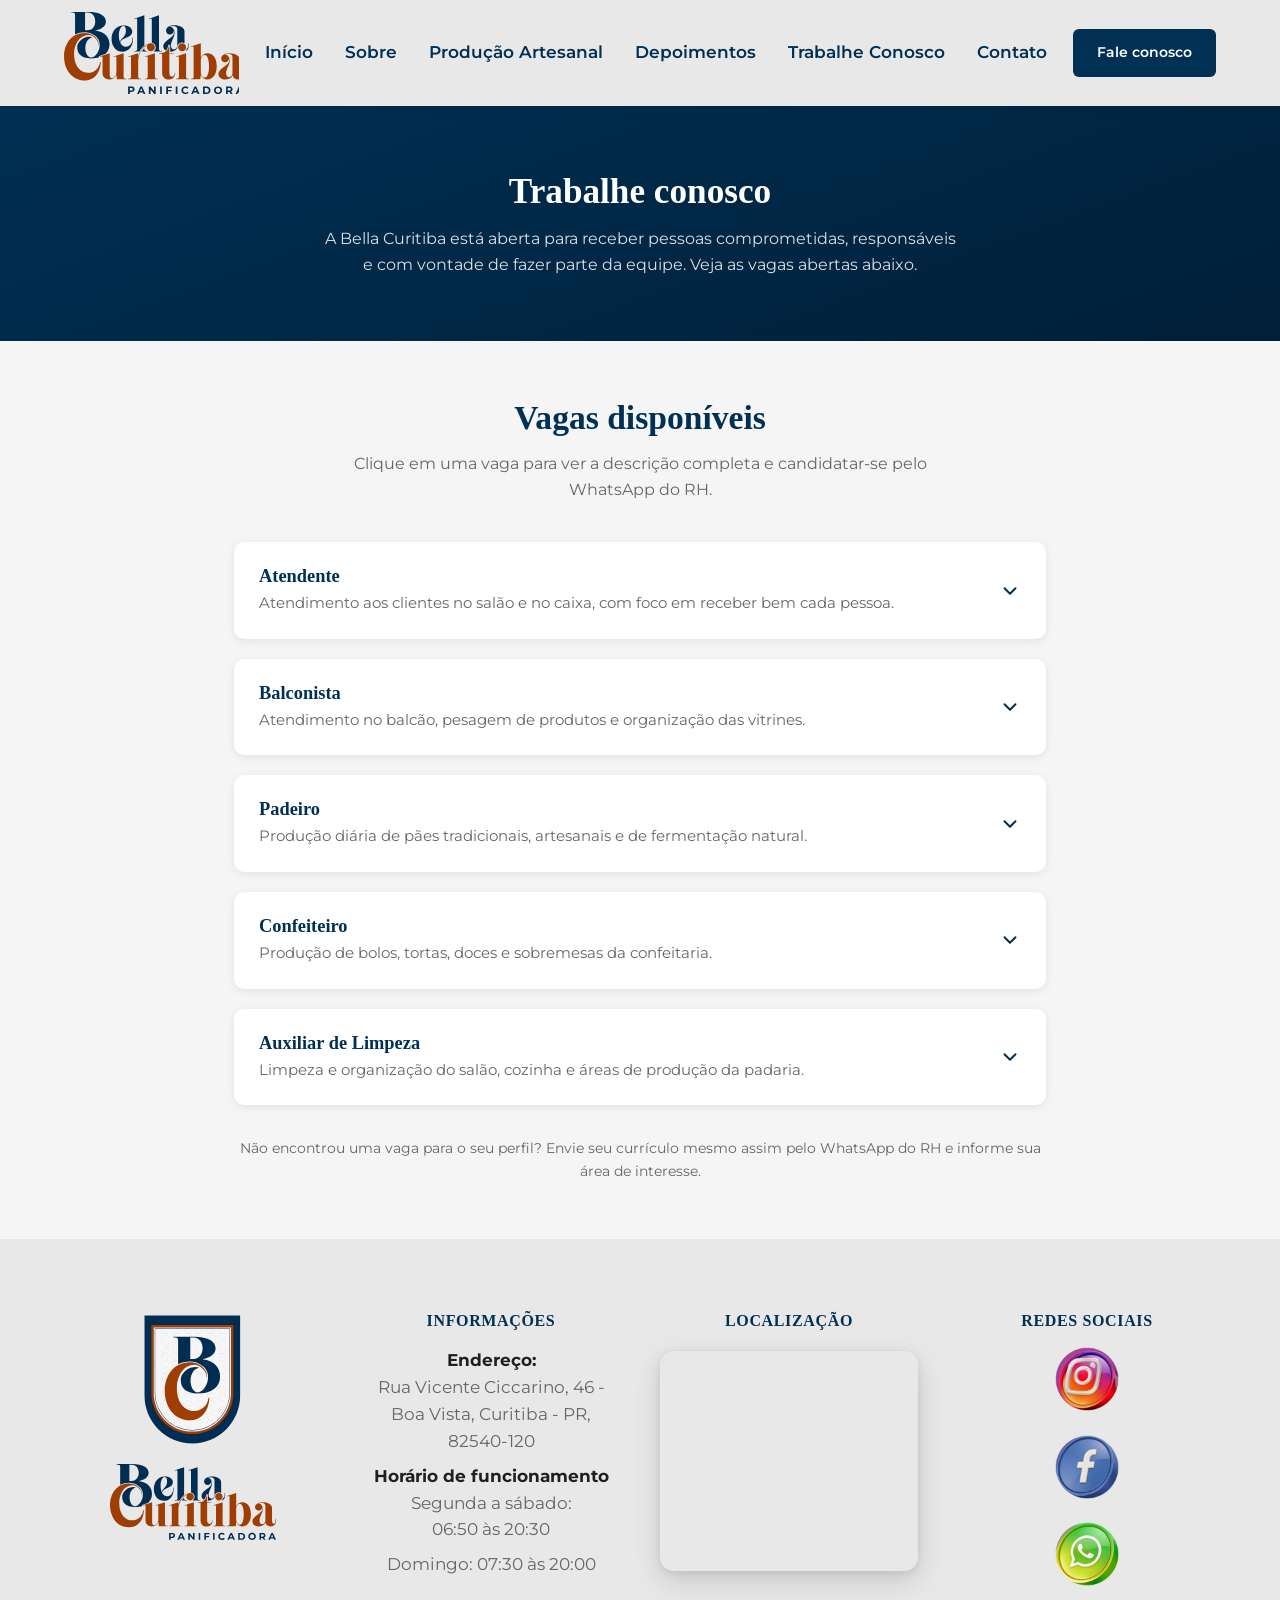
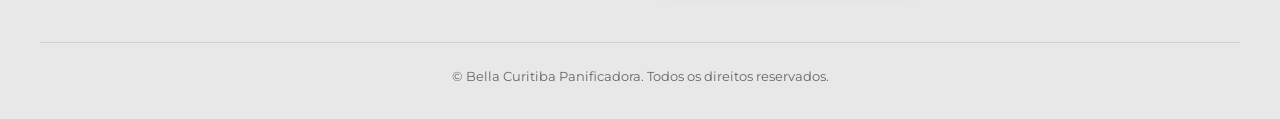
==== commit fd5cbfb0: "Implementa primeiro lote de melhorias da auditoria de frontend Carrega Montserrat via Google Fonts (" ====
--- a/site-bella-curitiba/vagas.html
+++ b/site-bella-curitiba/vagas.html
@@ -2,7 +2,24 @@
 <html lang="pt-BR">
 <head>
   <meta charset="UTF-8">
+  <!-- Google tag (gtag.js) -->
+<script async src="https://www.googletagmanager.com/gtag/js?id=G-EP9P122WJ8"></script>
+<script>
+  window.dataLayer = window.dataLayer || [];
+  function gtag(){dataLayer.push(arguments);}
+  gtag('js', new Date());
+
+  gtag('config', 'G-EP9P122WJ8');
+</script>
+
   <meta name="viewport" content="width=device-width, initial-scale=1.0">
+
+  <!-- Fonte Montserrat (corpo do texto): preconnect + carregamento assincrono para nao bloquear o render -->
+  <link rel="preconnect" href="https://fonts.googleapis.com">
+  <link rel="preconnect" href="https://fonts.gstatic.com" crossorigin>
+  <link rel="preload" as="style" href="https://fonts.googleapis.com/css2?family=Montserrat:wght@400;600;700&display=swap" onload="this.onload=null;this.rel='stylesheet'">
+  <noscript><link rel="stylesheet" href="https://fonts.googleapis.com/css2?family=Montserrat:wght@400;600;700&display=swap"></noscript>
+
   <title>Vagas de Emprego em Curitiba | Bella Curitiba Panificadora</title>
   <meta name="description" content="Trabalhe na Bella Curitiba Panificadora em Curitiba: vagas de atendente, balconista, padeiro, confeiteiro e mais. Candidate-se pelo WhatsApp do RH.">
   <meta name="robots" content="index, follow">
@@ -41,7 +58,7 @@
         <img src="assets/logos/logo-principal-bella-curitiba.svg" alt="Bella Curitiba Panificadora">
       </a>
 
-      <nav class="header__nav">
+      <nav class="header__nav" id="header-menu">
         <ul class="header__menu">
           <li><a href="index.html">Início</a></li>
           <li><a href="index.html#sobre">Sobre</a></li>
@@ -52,7 +69,32 @@
         </ul>
       </nav>
 
-      <a href="https://wa.me/554191912039?text=Ol%C3%A1%2C%20vim%20pelo%20site%21" class="header__btn" target="_blank" rel="noopener">Fale conosco</a>
+      <div class="header__actions">
+        <a
+          href="https://wa.me/554191912039?text=Ol%C3%A1%2C%20vim%20pelo%20site%21"
+          class="header__btn"
+          target="_blank"
+          rel="noopener"
+          data-whatsapp="comercial"
+          data-local="header-vagas"
+        >
+          Fale conosco
+        </a>
+
+        <!-- Menu mobile: visível apenas abaixo de 768px -->
+        <button
+          type="button"
+          class="header__toggle"
+          id="header-toggle"
+          aria-expanded="false"
+          aria-controls="header-menu"
+          aria-label="Abrir menu"
+        >
+          <span class="header__toggle-bar"></span>
+          <span class="header__toggle-bar"></span>
+          <span class="header__toggle-bar"></span>
+        </button>
+      </div>
     </div>
   </header>
 
@@ -104,13 +146,16 @@
                 <li>Experiência com atendimento é um diferencial.</li>
               </ul>
               <a
-                href="https://wa.me/554192082039?text=Ol%C3%A1%21%20Quero%20me%20candidatar%20para%20a%20vaga%20de%20Atendente."
-                class="btn btn--primary"
-                target="_blank"
-                rel="noopener"
-              >
-                Candidatar-se pelo WhatsApp
-              </a>
+  href="https://wa.me/554192082039?text=Ol%C3%A1%21%20Quero%20me%20candidatar%20para%20a%20vaga%20de%20Atendente."
+  class="btn btn--primary"
+  target="_blank"
+  rel="noopener"
+  data-whatsapp="rh"
+  data-local="card-vaga"
+  data-vaga="atendente"
+>
+  Candidatar-se pelo WhatsApp
+</a>
             </div>
           </article>
 
@@ -140,13 +185,16 @@
                 <li>Experiência em padaria ou mercado é um diferencial.</li>
               </ul>
               <a
-                href="https://wa.me/554192082039?text=Ol%C3%A1%21%20Quero%20me%20candidatar%20para%20a%20vaga%20de%20Balconista."
-                class="btn btn--primary"
-                target="_blank"
-                rel="noopener"
-              >
-                Candidatar-se pelo WhatsApp
-              </a>
+  href="https://wa.me/554192082039?text=Ol%C3%A1%21%20Quero%20me%20candidatar%20para%20a%20vaga%20de%20Balconista."
+  class="btn btn--primary"
+  target="_blank"
+  rel="noopener"
+  data-whatsapp="rh"
+  data-local="card-vaga"
+  data-vaga="balconista"
+>
+  Candidatar-se pelo WhatsApp
+</a>
             </div>
           </article>
 
@@ -176,13 +224,16 @@
                 <li>Comprometimento com qualidade e rotina de produção.</li>
               </ul>
               <a
-                href="https://wa.me/554192082039?text=Ol%C3%A1%21%20Quero%20me%20candidatar%20para%20a%20vaga%20de%20Padeiro."
-                class="btn btn--primary"
-                target="_blank"
-                rel="noopener"
-              >
-                Candidatar-se pelo WhatsApp
-              </a>
+  href="https://wa.me/554192082039?text=Ol%C3%A1%21%20Quero%20me%20candidatar%20para%20a%20vaga%20de%20Padeiro."
+  class="btn btn--primary"
+  target="_blank"
+  rel="noopener"
+  data-whatsapp="rh"
+  data-local="card-vaga"
+  data-vaga="padeiro"
+>
+  Candidatar-se pelo WhatsApp
+</a>
             </div>
           </article>
 
@@ -212,13 +263,16 @@
                 <li>Disponibilidade de horários, incluindo fins de semana.</li>
               </ul>
               <a
-                href="https://wa.me/554192082039?text=Ol%C3%A1%21%20Quero%20me%20candidatar%20para%20a%20vaga%20de%20Confeiteiro."
-                class="btn btn--primary"
-                target="_blank"
-                rel="noopener"
-              >
-                Candidatar-se pelo WhatsApp
-              </a>
+  href="https://wa.me/554192082039?text=Ol%C3%A1%21%20Quero%20me%20candidatar%20para%20a%20vaga%20de%20Confeiteiro."
+  class="btn btn--primary"
+  target="_blank"
+  rel="noopener"
+  data-whatsapp="rh"
+  data-local="card-vaga"
+  data-vaga="confeiteiro"
+>
+  Candidatar-se pelo WhatsApp
+</a>
             </div>
           </article>
 
@@ -248,13 +302,16 @@
                 <li>Experiência com limpeza é um diferencial.</li>
               </ul>
               <a
-                href="https://wa.me/554192082039?text=Ol%C3%A1%21%20Quero%20me%20candidatar%20para%20a%20vaga%20de%20Auxiliar%20de%20Limpeza."
-                class="btn btn--primary"
-                target="_blank"
-                rel="noopener"
-              >
-                Candidatar-se pelo WhatsApp
-              </a>
+  href="https://wa.me/554192082039?text=Ol%C3%A1%21%20Quero%20me%20candidatar%20para%20a%20vaga%20de%20Auxiliar%20de%20Limpeza."
+  class="btn btn--primary"
+  target="_blank"
+  rel="noopener"
+  data-whatsapp="rh"
+  data-local="card-vaga"
+  data-vaga="auxiliar-de-limpeza"
+>
+  Candidatar-se pelo WhatsApp
+</a>
             </div>
           </article>
 
@@ -300,17 +357,51 @@
         <!-- Links de redes sociais serão confirmados antes da publicação -->
         <ul class="footer__redes-list">
           <li>
-            <a href="https://www.instagram.com/bellacuritibapanificadora/?utm_source=ig_web_button_share_sheet" target="_blank" rel="noopener noreferrer" class="footer__rede-link footer__rede-link--instagram" aria-label="Instagram">
-              <img src="assets/logo-botao/botao-instagram-transparente.png" alt="" loading="lazy">
-            </a>
-          </li>
-          <li>
-            <a href="https://www.facebook.com/bellacuritibapanificadora" class="footer__rede-link footer__rede-link--facebook" target="_blank" rel="noopener noreferrer" aria-label="Facebook">
-              <img src="assets/logo-botao/botao-facebook-transparente.png" alt="" loading="lazy">
-            </a>
-          </li>
-          <li>
-            <a href="https://wa.me/554191912039?text=Ol%C3%A1%2C%20vim%20pelo%20site%21" class="footer__rede-link footer__rede-link--whatsapp" target="_blank" rel="noopener" aria-label="WhatsApp">
+  <a
+    href="https://www.instagram.com/bellacuritibapanificadora/?utm_source=ig_web_button_share_sheet"
+    target="_blank"
+    rel="noopener noreferrer"
+    class="footer__rede-link footer__rede-link--instagram"
+    aria-label="Instagram"
+    data-rede-social="instagram"
+    data-local="footer-vagas"
+  >
+    <img
+      src="assets/logo-botao/botao-instagram-transparente.png"
+      alt=""
+      loading="lazy"
+    >
+  </a>
+</li>
+
+<li>
+  <a
+    href="https://www.facebook.com/bellacuritibapanificadora"
+    target="_blank"
+    rel="noopener noreferrer"
+    class="footer__rede-link footer__rede-link--facebook"
+    aria-label="Facebook"
+    data-rede-social="facebook"
+    data-local="footer-vagas"
+  >
+    <img
+      src="assets/logo-botao/botao-facebook-transparente.png"
+      alt=""
+      loading="lazy"
+    >
+  </a>
+</li>
+
+<li>
+  <a
+  href="https://wa.me/554191912039?text=Ol%C3%A1%2C%20vim%20pelo%20site%21"
+  class="footer__rede-link footer__rede-link--whatsapp"
+  target="_blank"
+  rel="noopener"
+  aria-label="WhatsApp"
+  data-whatsapp="comercial"
+  data-local="footer-vagas"
+>
               <img src="assets/logo-botao/botao-whatsapp-transparente.png" alt="" loading="lazy">
             </a>
           </li>
@@ -324,6 +415,6 @@
     </div>
   </footer>
 
-  <script src="script.js" defer></script>
+  <script src="script.js?v=20260813-1" defer></script>
 </body>
 </html>
--- a/site-bella-curitiba/style.css
+++ b/site-bella-curitiba/style.css
@@ -13,7 +13,6 @@
   --color-primary-dark: #001f38;
   --color-primary-light: #0a4a76;
   --color-secondary-dark: #6b380c;
-  --color-overlay: rgba(0, 20, 36, 0.55);
 
   /* Layout */
   --container-width: 1200px;
@@ -288,6 +287,57 @@
   display: none;
 }
 
+/* Agrupa os CTAs do header com o botão de menu mobile, para os dois
+   ficarem juntos do lado direito (mesmo comportamento de space-between) */
+.header__actions {
+  display: flex;
+  align-items: center;
+  gap: 12px;
+}
+
+/* Botão hamburguer: só existe visualmente abaixo de 768px */
+.header__toggle {
+  display: none;
+  flex-direction: column;
+  justify-content: center;
+  align-items: center;
+  gap: 5px;
+  width: 40px;
+  height: 40px;
+  flex-shrink: 0;
+  border-radius: var(--radius-sm);
+  background: none;
+  border: 0;
+  cursor: pointer;
+}
+
+.header__toggle-bar {
+  display: block;
+  width: 22px;
+  height: 2px;
+  background-color: var(--color-primary);
+  border-radius: 2px;
+  transition: transform var(--transition-base), opacity var(--transition-base);
+}
+
+.header__toggle:focus-visible {
+  outline: 2px solid var(--color-primary);
+  outline-offset: 2px;
+}
+
+/* Transforma as 3 barras em "X" quando o menu está aberto */
+.header__toggle.is-open .header__toggle-bar:nth-child(1) {
+  transform: translateY(7px) rotate(45deg);
+}
+
+.header__toggle.is-open .header__toggle-bar:nth-child(2) {
+  opacity: 0;
+}
+
+.header__toggle.is-open .header__toggle-bar:nth-child(3) {
+  transform: translateY(-7px) rotate(-45deg);
+}
+
 /* ===================== HERO ===================== */
 .hero {
   position: relative;
@@ -299,7 +349,7 @@
   background-color: var(--color-primary);
 }
 
-.hero__video {
+.hero__bg {
   position: absolute;
   inset: 0;
   width: 100%;
@@ -310,11 +360,15 @@
 .hero__overlay {
   position: absolute;
   inset: 0;
-  background-color: var(--color-overlay);
-}
-
-/* Vídeo vertical do hero: só aparece no mobile (no desktop fica o horizontal) */
-.hero__video--mobile {
+  background: linear-gradient(
+    rgba(0, 0, 0, 0.72),
+    rgba(0, 0, 0, 0.5),
+    rgba(0, 0, 0, 0.72)
+  );
+}
+
+/* Imagem vertical do hero: só aparece no mobile (no desktop fica a horizontal) */
+.hero__bg--mobile {
   display: none;
 }
 
@@ -631,12 +685,24 @@
 }
 
 .card-carrossel__dot {
+  position: relative;
   width: 9px;
   height: 9px;
   border-radius: 50%;
   background-color: rgba(255, 255, 255, 0.55);
   padding: 0;
   transition: background-color var(--transition-base), transform var(--transition-base);
+}
+
+/* Area de toque maior que a bolinha visivel, sem mudar a aparencia */
+.card-carrossel__dot::before {
+  content: "";
+  position: absolute;
+  top: 50%;
+  left: 50%;
+  width: 24px;
+  height: 24px;
+  transform: translate(-50%, -50%);
 }
 
 .card-carrossel__dot--active {
@@ -774,6 +840,7 @@
   display: grid;
   grid-template-columns: repeat(3, 1fr);
   gap: 24px;
+  align-items: start;
   text-align: left;
 }
 
@@ -818,10 +885,18 @@
   margin-bottom: 12px;
 }
 
+/* Limita avaliações longas a 5 linhas para os cards da mesma fileira nao
+   ficarem com alturas muito diferentes; o texto completo continua no DOM
+   (leitores de tela leem tudo) e o card inteiro linka pra avaliacao no Google */
 .depoimentos__texto {
   font-style: italic;
   color: var(--color-text-dark);
   font-size: 0.92rem;
+  display: -webkit-box;
+  -webkit-line-clamp: 5;
+  line-clamp: 5;
+  -webkit-box-orient: vertical;
+  overflow: hidden;
 }
 
 .depoimentos__meta {
@@ -889,6 +964,7 @@
 }
 
 .depoimentos__dot {
+  position: relative;
   width: 9px;
   height: 9px;
   border-radius: 50%;
@@ -896,6 +972,17 @@
   border: 1px solid var(--color-secondary);
   padding: 0;
   transition: background-color var(--transition-base), transform var(--transition-base);
+}
+
+/* Area de toque maior que a bolinha visivel, sem mudar a aparencia */
+.depoimentos__dot::before {
+  content: "";
+  position: absolute;
+  top: 50%;
+  left: 50%;
+  width: 24px;
+  height: 24px;
+  transform: translate(-50%, -50%);
 }
 
 .depoimentos__dot--active {
@@ -1199,7 +1286,7 @@
 }
 
 .footer__copy p {
-  color: rgba(0, 0, 0, 0.5);
+  color: var(--color-text-muted);
   font-size: 0.8rem;
   text-align: center;
 }
@@ -1321,8 +1408,44 @@
     top: -55px;
   }
 
+  /* Menu mobile: painel escondido por padrão, abre como dropdown
+     ancorado no header (que já é position: sticky) */
   .header__nav {
     display: none;
+    position: absolute;
+    top: 100%;
+    left: 0;
+    right: 0;
+    max-height: calc(100vh - 100%);
+    overflow-y: auto;
+    background-color: #e8e8e8;
+    box-shadow: var(--shadow-sm);
+  }
+
+  .header__nav.is-open {
+    display: block;
+  }
+
+  .header__menu {
+    flex-direction: column;
+    align-items: stretch;
+    gap: 0;
+    padding: 8px 0 12px;
+  }
+
+  .header__menu a {
+    display: block;
+    padding: 14px var(--container-padding);
+    border-bottom: 1px solid rgba(0, 0, 0, 0.06);
+    white-space: normal;
+  }
+
+  .header__menu a:hover {
+    background-color: rgba(0, 0, 0, 0.04);
+  }
+
+  .header__toggle {
+    display: flex;
   }
 
   /* Troca dos botões do header no mobile */
@@ -1340,22 +1463,22 @@
     min-height: 80vh;
   }
 
-  /* No mobile entra o vídeo vertical no lugar do horizontal */
-  .hero__video--desktop {
+  /* No mobile entra a imagem vertical no lugar da horizontal */
+  .hero__bg--desktop {
     display: none;
   }
 
-  .hero__video--mobile {
+  .hero__bg--mobile {
     display: block;
   }
 
-  /* Máscara mais leve sobre o vídeo vertical: deixa a produção aparecer,
-     a legibilidade do texto fica por conta do text-shadow abaixo */
+  /* Máscara mais escura só no mobile (imagem vertical fica mais clara
+     que a do desktop nesse trecho de produção) */
   .hero__overlay {
     background: linear-gradient(
-      rgba(0, 0, 0, 0.62),
-      rgba(0, 0, 0, 0.4),
-      rgba(0, 0, 0, 0.62)
+      rgba(0, 0, 0, 0.82),
+      rgba(0, 0, 0, 0.6),
+      rgba(0, 0, 0, 0.82)
     );
   }
 
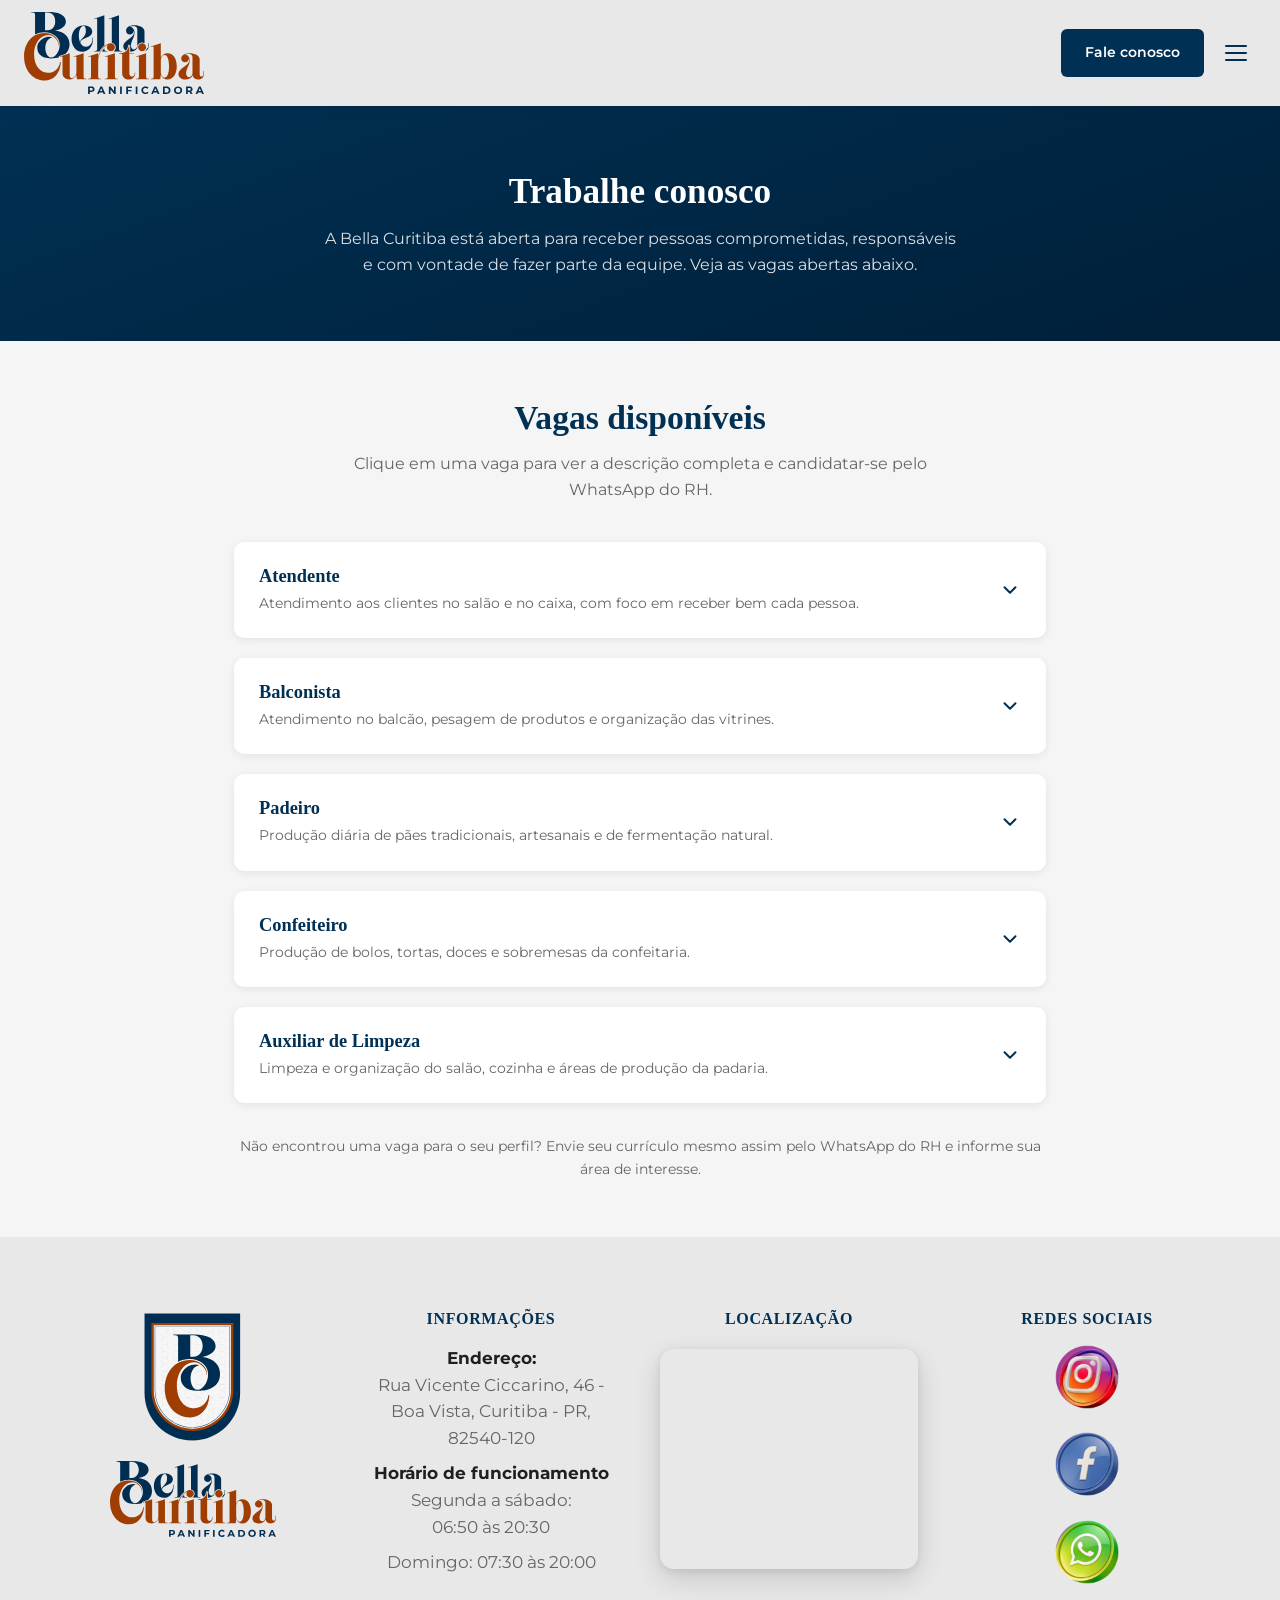
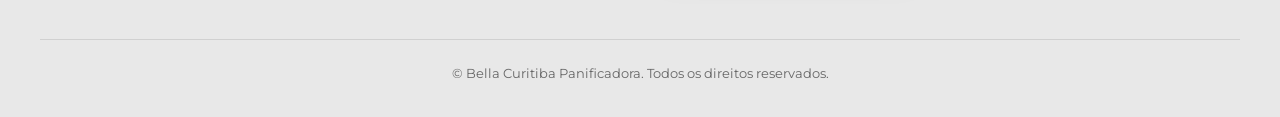
==== commit 7c8b6b84: "Implementa Lote 2 de melhorias de UX, hierarquia e responsividade Suaviza o overlay do hero preserva" ====
--- a/site-bella-curitiba/vagas.html
+++ b/site-bella-curitiba/vagas.html
@@ -47,7 +47,7 @@
   <link rel="apple-touch-icon" href="assets/logos/favicon-bella-curitiba-180x180.png">
   <link rel="icon" type="image/png" sizes="192x192" href="assets/logos/favicon-bella-curitiba-192x192.png">
   <link rel="icon" type="image/png" sizes="32x32" href="assets/logos/favicon-bella-curitiba-32x32.png">
-  <link rel="stylesheet" href="style.css">
+  <link rel="stylesheet" href="style.css?v=20260813-2">
 </head>
 <body>
 
--- a/site-bella-curitiba/style.css
+++ b/site-bella-curitiba/style.css
@@ -14,9 +14,24 @@
   --color-primary-light: #0a4a76;
   --color-secondary-dark: #6b380c;
 
+  /* Escala tipografica: consolida os tamanhos quase-duplicados que existiam
+     espalhados pelo arquivo (ex.: 0.9rem/0.92rem, 1.05rem/1.06rem) em tokens
+     unicos, sem mudar a hierarquia visual atual */
+  --fs-xs: 0.85rem;
+  --fs-sm: 0.9rem;
+  --fs-base: 1rem;
+  --fs-md: 1.05rem;
+  --fs-lg: 1.18rem;
+  --fs-xl: 1.27rem;
+  --fs-2xl: 2.1rem;
+
   /* Layout */
   --container-width: 1200px;
   --container-padding: 24px;
+  /* O header (logo + 6 links + botao) precisa de mais espaco que o
+     container de 1200px usado pelo resto do site pra caber sem apertar
+     (ver calculo no comentario do breakpoint do menu, mais abaixo) */
+  --header-max-width: 1360px;
   --section-padding: 56px 0;
   --section-padding-mobile: 56px 0;
 
@@ -89,7 +104,7 @@
 }
 
 h2 {
-  font-size: 2.1rem;
+  font-size: var(--fs-2xl);
   margin-bottom: 12px;
 }
 
@@ -139,30 +154,34 @@
   border-color: var(--color-primary-dark);
 }
 
-/* Botão do WhatsApp no hero: translúcido para o vídeo aparecer ao fundo,
-   com borda e ícone no verde do WhatsApp e texto em branco */
+/* Botão do WhatsApp no hero: fundo navy translucido (identidade da Bella)
+   com borda e icone no verde do WhatsApp — mantem o botao reconhecivel
+   como WhatsApp sem depender do verde inteiro pra isso. No hover o verde
+   assume o fundo, reforcando a acao no toque/clique. */
 .btn--whatsapp {
   display: inline-flex;
   align-items: center;
   justify-content: center;
   gap: 10px;
-  background-color: rgba(37, 211, 102, 0.22);
+  background-color: rgba(0, 48, 84, 0.55);
   color: var(--color-white);
   border: 2px solid #25d366;
   cursor: pointer;
-  /* Fade do fundo verde no hover/toque */
-  transition: background-color 0.35s ease, color 0.35s ease;
-}
-
-/* Mouse em cima (desktop) ou toque (mobile): verde um pouco mais cheio, com fade */
+  transition: background-color 0.35s ease, color 0.35s ease, border-color 0.35s ease;
+}
+
+/* Mouse em cima (desktop) ou toque (mobile): assume o verde do WhatsApp
+   por inteiro, com texto/icone escuros pra manter contraste alto */
 .btn--whatsapp:hover,
 .btn--whatsapp:active {
-  background-color: rgba(37, 211, 102, 0.42);
+  background-color: #25d366;
+  border-color: #25d366;
+  color: var(--color-primary-dark);
 }
 
 .btn--whatsapp:hover .btn__icone-whats,
 .btn--whatsapp:active .btn__icone-whats {
-  fill: var(--color-white);
+  fill: var(--color-primary-dark);
 }
 
 .btn__icone-whats {
@@ -206,7 +225,7 @@
 }
 
 .header__container {
-  max-width: var(--container-width);
+  max-width: var(--header-max-width);
   margin: 0 auto;
   padding: 12px var(--container-padding);
   display: flex;
@@ -252,7 +271,7 @@
 
 .header__menu a {
   font-family: var(--font-body);
-  font-size: 1.06rem; /* 0.92rem + 15% */
+  font-size: var(--fs-md);
   font-weight: 600;
   color: var(--color-primary);
   padding: 6px 2px;
@@ -273,7 +292,7 @@
   background-color: var(--color-primary);
   color: var(--color-white);
   font-weight: 600;
-  font-size: 0.9rem;
+  font-size: var(--fs-sm);
   white-space: nowrap;
   transition: background-color var(--transition-base);
 }
@@ -357,13 +376,16 @@
   object-fit: cover;
 }
 
+/* Mascara mais leve que a original: deixa os paes da foto mais visiveis.
+   O contraste do texto passa a contar tambem com text-shadow (abaixo),
+   entao a mascara nao precisa carregar sozinha toda a legibilidade. */
 .hero__overlay {
   position: absolute;
   inset: 0;
   background: linear-gradient(
-    rgba(0, 0, 0, 0.72),
-    rgba(0, 0, 0, 0.5),
-    rgba(0, 0, 0, 0.72)
+    rgba(0, 0, 0, 0.6),
+    rgba(0, 0, 0, 0.36),
+    rgba(0, 0, 0, 0.62)
   );
 }
 
@@ -395,6 +417,16 @@
   object-fit: contain;
 }
 
+/* Sombra de apoio para o texto continuar legivel com a mascara mais leve
+   (antes so o mobile tinha isso; agora o desktop tambem ganha uma versao
+   discreta, e o mobile mantem a sua, mais forte, la na media query) */
+.hero__headline,
+.hero__subtitle,
+.hero__horario,
+.hero__horario-titulo {
+  text-shadow: 0 1px 3px rgba(0, 0, 0, 0.55), 0 3px 14px rgba(0, 0, 0, 0.35);
+}
+
 .hero__headline {
   font-family: var(--font-title);
   font-size: 2.6rem;
@@ -405,16 +437,68 @@
 
 .hero__subtitle {
   font-family: var(--font-body);
-  font-size: 1.27rem;
+  font-size: var(--fs-xl);
   font-weight: 600;
   line-height: 1.5;
   color: rgba(255, 255, 255, 0.88);
-  margin-bottom: 32px;
+  margin-bottom: 26px;
+}
+
+/* ===== Prova social: nota do Google acima da dobra ===== */
+.hero__prova-social {
+  display: inline-flex;
+  align-items: center;
+  gap: 10px;
+  margin: 0 0 26px;
+  padding: 8px 18px;
+  border-radius: 999px;
+  background-color: rgba(137, 73, 15, 0.24);
+  border: 1px solid rgba(255, 255, 255, 0.3);
+}
+
+.hero__prova-social-estrelas {
+  position: relative;
+  display: inline-block;
+  font-size: var(--fs-sm);
+  line-height: 1;
+  letter-spacing: 2px;
+}
+
+.hero__prova-social-estrelas-base,
+.hero__prova-social-estrelas-preenchidas {
+  display: block;
+  white-space: nowrap;
+}
+
+.hero__prova-social-estrelas-base {
+  color: rgba(255, 255, 255, 0.4);
+}
+
+/* 4,4 de 5 = 88% preenchido; a camada de cima é recortada nessa largura
+   por cima da mesma sequencia de estrelas em cinza, por baixo */
+.hero__prova-social-estrelas-preenchidas {
+  position: absolute;
+  inset: 0;
+  width: 88%;
+  overflow: hidden;
+  color: #f5b400;
+}
+
+.hero__prova-social-texto {
+  font-family: var(--font-body);
+  font-size: var(--fs-sm);
+  font-weight: 600;
+  color: rgba(255, 255, 255, 0.95);
+}
+
+.hero__prova-social-texto strong {
+  color: var(--color-white);
+  font-weight: 700;
 }
 
 .hero__horario {
   font-family: var(--font-body);
-  font-size: 1.05rem;
+  font-size: var(--fs-md);
   font-weight: 600;
   line-height: 1.65;
   color: rgba(255, 255, 255, 0.92);
@@ -423,7 +507,7 @@
 
 .hero__horario-titulo {
   display: block;
-  font-size: 0.85rem;
+  font-size: var(--fs-xs);
   font-weight: 700;
   letter-spacing: 0.08em;
   text-transform: uppercase;
@@ -460,7 +544,7 @@
 }
 
 .sobre__texto p {
-  font-size: 1.18rem;
+  font-size: var(--fs-lg);
   line-height: 1.75;
   margin-bottom: 16px;
 }
@@ -490,7 +574,7 @@
 }
 
 .sobre__item p {
-  font-size: 1.05rem;
+  font-size: var(--fs-md);
   line-height: 1.6;
 }
 
@@ -721,7 +805,7 @@
 
 .producao__card p {
   padding-bottom: 20px;
-  font-size: 0.92rem;
+  font-size: var(--fs-sm);
 }
 
 /* ===================== AMBIENTE ===================== */
@@ -891,7 +975,7 @@
 .depoimentos__texto {
   font-style: italic;
   color: var(--color-text-dark);
-  font-size: 0.92rem;
+  font-size: var(--fs-sm);
   display: -webkit-box;
   -webkit-line-clamp: 5;
   line-clamp: 5;
@@ -917,7 +1001,7 @@
 .depoimentos__autor {
   font-weight: 600;
   color: var(--color-primary);
-  font-size: 0.9rem;
+  font-size: var(--fs-sm);
 }
 
 .depoimentos__nav {
@@ -1014,7 +1098,7 @@
 }
 
 .trabalhe-conosco__status {
-  font-size: 0.85rem;
+  font-size: var(--fs-xs);
   font-style: italic;
   color: rgba(255, 255, 255, 0.6);
   margin-bottom: 28px;
@@ -1112,7 +1196,7 @@
 }
 
 .vagas__toggle p {
-  font-size: 0.92rem;
+  font-size: var(--fs-sm);
   color: var(--color-text-muted);
   margin: 0;
 }
@@ -1149,7 +1233,7 @@
 
 .vagas__detalhe li {
   list-style: disc;
-  font-size: 0.92rem;
+  font-size: var(--fs-sm);
   margin-bottom: 6px;
 }
 
@@ -1159,7 +1243,7 @@
 
 .vagas__obs {
   text-align: center;
-  font-size: 0.9rem;
+  font-size: var(--fs-sm);
   color: var(--color-text-muted);
   margin-top: 32px;
 }
@@ -1194,7 +1278,7 @@
 
 .footer__bloco h3 {
   color: var(--color-primary);
-  font-size: 1rem;
+  font-size: var(--fs-base);
   text-transform: uppercase;
   letter-spacing: 0.04em;
   margin-bottom: 16px;
@@ -1202,7 +1286,7 @@
 
 .footer__bloco p {
   color: var(--color-text-muted);
-  font-size: 1.05rem;
+  font-size: var(--fs-md);
   margin-bottom: 8px;
 }
 
@@ -1342,6 +1426,7 @@
 .hero__logo,
 .hero__headline,
 .hero__subtitle,
+.hero__prova-social,
 .hero__horario,
 .hero__buttons {
   opacity: 0;
@@ -1351,8 +1436,9 @@
 .hero__logo { animation: heroLogoFadeIn 0.8s ease-out forwards; animation-delay: 0.1s; }
 .hero__headline { animation-delay: 0.25s; }
 .hero__subtitle { animation-delay: 0.4s; }
-.hero__horario { animation-delay: 0.5s; }
-.hero__buttons { animation-delay: 0.65s; }
+.hero__prova-social { animation-delay: 0.48s; }
+.hero__horario { animation-delay: 0.55s; }
+.hero__buttons { animation-delay: 0.68s; }
 
 @media (prefers-reduced-motion: reduce) {
   .reveal,
@@ -1365,6 +1451,7 @@
   .hero__logo,
   .hero__headline,
   .hero__subtitle,
+  .hero__prova-social,
   .hero__horario,
   .hero__buttons {
     opacity: 1;
@@ -1377,7 +1464,10 @@
 }
 
 /* ===================== RESPONSIVIDADE ===================== */
-@media (max-width: 992px) {
+/* Faixa intermediaria (tablets ~993-1100px): o Sobre ganha o mesmo respiro
+   reduzido do mobile/tablet estreito e o rodape passa pra 2 colunas um
+   pouco mais cedo, antes de esbarrar no header (ver bloco de 1024px abaixo) */
+@media (max-width: 1100px) {
   .sobre__container {
     gap: 40px;
   }
@@ -1387,29 +1477,17 @@
   }
 }
 
-@media (max-width: 768px) {
-  :root {
-    --section-padding: var(--section-padding-mobile);
-  }
-
-  .header__container {
-    padding: 12px var(--container-padding);
-  }
-
-  .header__logo {
-    width: 120px;
-    height: 55px;
-  }
-
-  .header__logo img {
-    width: 165px;
-    height: 165px;
-    left: -23px;
-    top: -55px;
-  }
-
-  /* Menu mobile: painel escondido por padrão, abre como dropdown
-     ancorado no header (que já é position: sticky) */
+/* Menu mobile do header: logo (180px) + 6 links (com "Produção Artesanal" e
+   "Trabalhe Conosco") + botao precisam de ~1150-1240px de largura de conteudo
+   pra caber sem apertar. Usar --container-width (1200px, com box-sizing:
+   border-box) sobraria so ~1152px de conteudo depois do padding — insuficiente
+   no pior caso. Por isso o header tem seu proprio teto, --header-max-width
+   (1360px = ~1312px de conteudo, com folga), independente do container de
+   1200px usado pelo resto do site. O breakpoint casa exatamente com esse
+   teto: abaixo dele o container ainda nao chegou no seu tamanho maximo (a
+   largura real seria menor que o necessario), entao o hamburguer continua
+   sendo a opcao segura ate o header ter espaco garantido pra caber inteiro. */
+@media (max-width: 1360px) {
   .header__nav {
     display: none;
     position: absolute;
@@ -1448,7 +1526,7 @@
     display: flex;
   }
 
-  /* Troca dos botões do header no mobile */
+  /* Troca dos botões do header no mobile/tablet */
   .header__btn--fale {
     display: none;
   }
@@ -1456,7 +1534,41 @@
   .header__btn--trabalhe {
     display: inline-block;
     padding: 10px 18px;
-    font-size: 0.85rem;
+    font-size: var(--fs-xs);
+  }
+}
+
+/* Cards de depoimentos um pouco mais estreitos nessa faixa (3 colunas
+   continuam, so ganham menos respiro pra caber melhor) */
+@media (min-width: 769px) and (max-width: 1100px) {
+  .depoimentos__slide {
+    gap: 16px;
+  }
+
+  .depoimentos__card {
+    padding: 18px 16px;
+  }
+}
+
+@media (max-width: 768px) {
+  :root {
+    --section-padding: var(--section-padding-mobile);
+  }
+
+  .header__container {
+    padding: 12px var(--container-padding);
+  }
+
+  .header__logo {
+    width: 120px;
+    height: 55px;
+  }
+
+  .header__logo img {
+    width: 165px;
+    height: 165px;
+    left: -23px;
+    top: -55px;
   }
 
   .hero {
@@ -1472,13 +1584,14 @@
     display: block;
   }
 
-  /* Máscara mais escura só no mobile (imagem vertical fica mais clara
-     que a do desktop nesse trecho de produção) */
+  /* Mascara um pouco mais leve que a anterior, mas ainda mais forte que a do
+     desktop (a imagem vertical fica mais clara que a do desktop nesse
+     trecho de producao, entao precisa de mais mascara pra manter legivel) */
   .hero__overlay {
     background: linear-gradient(
-      rgba(0, 0, 0, 0.82),
-      rgba(0, 0, 0, 0.6),
-      rgba(0, 0, 0, 0.82)
+      rgba(0, 0, 0, 0.7),
+      rgba(0, 0, 0, 0.46),
+      rgba(0, 0, 0, 0.72)
     );
   }
 
@@ -1518,6 +1631,13 @@
     font-size: 1.15rem;
     font-weight: 700;
     margin-bottom: 24px;
+  }
+
+  /* Selo um pouco mais compacto em telas bem estreitas, pra caber numa linha */
+  .hero__prova-social {
+    padding: 7px 14px;
+    gap: 8px;
+    margin-bottom: 22px;
   }
 
   .hero__horario {
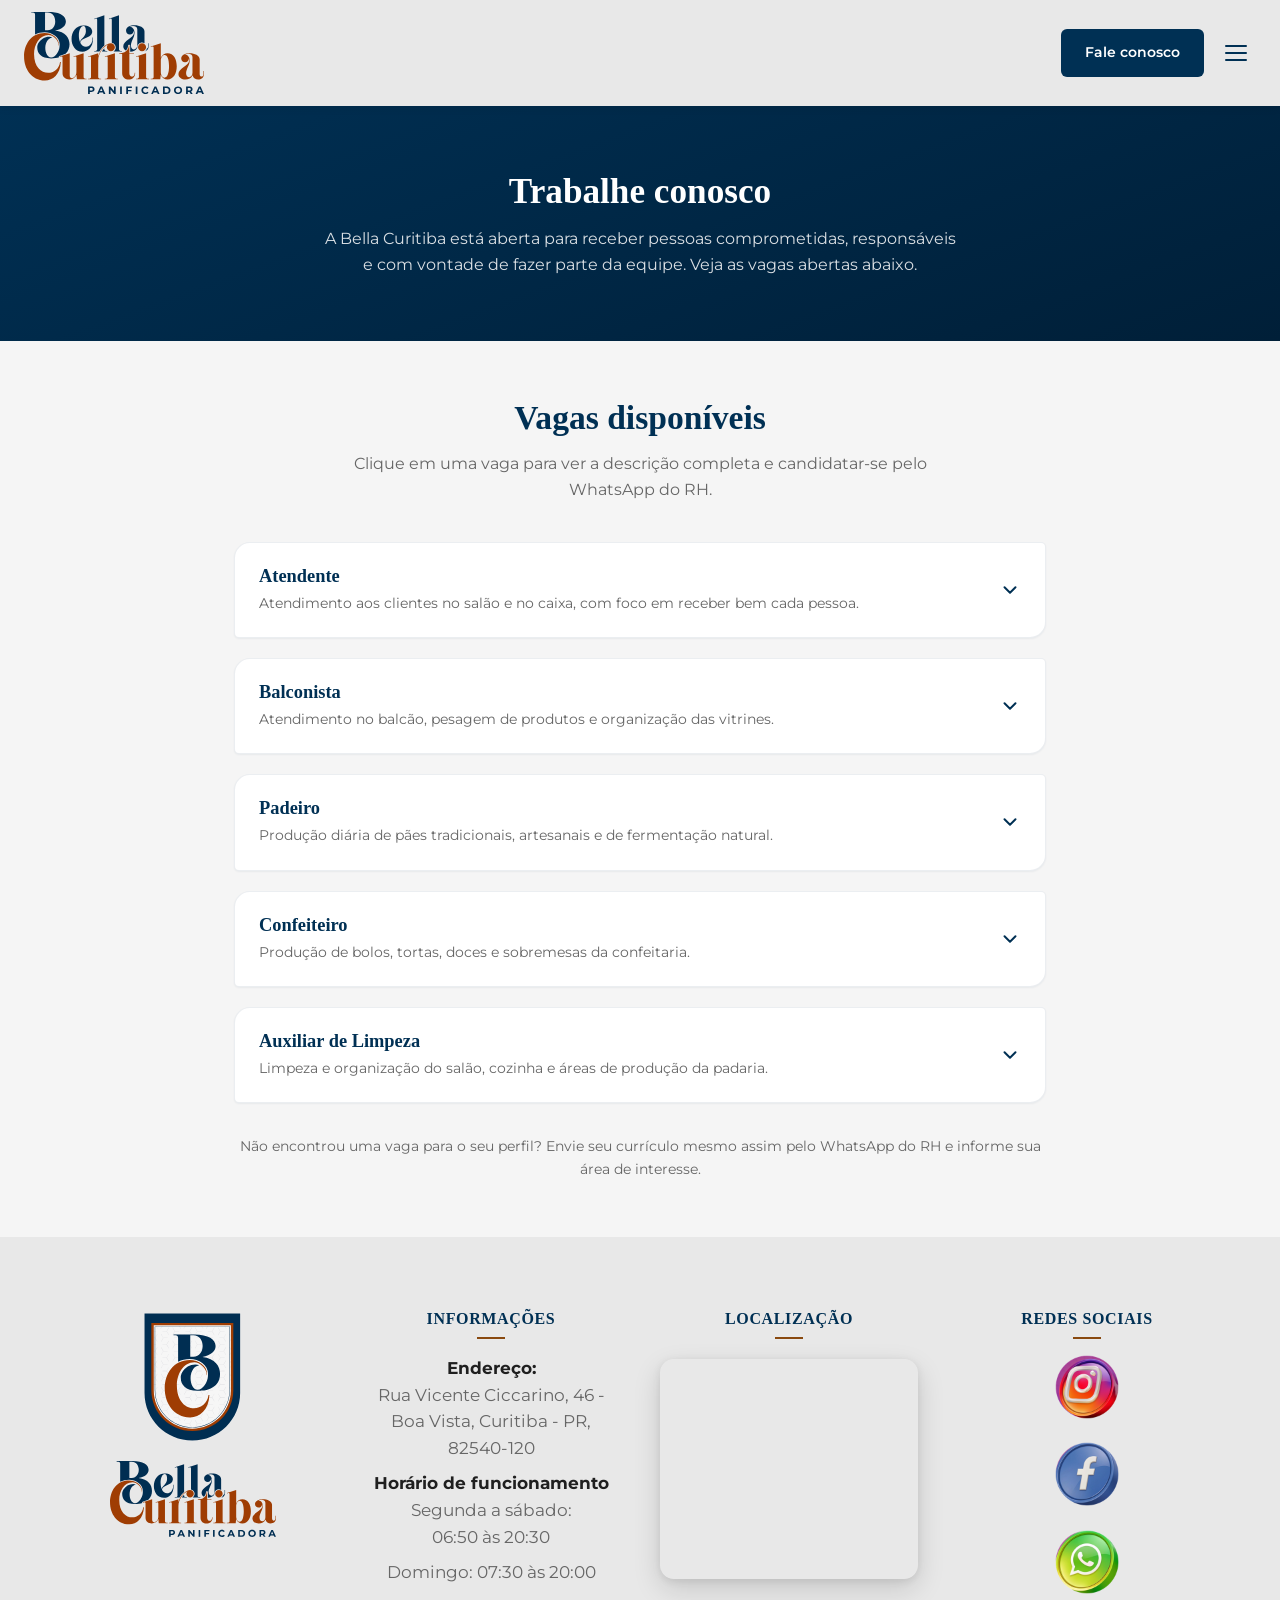
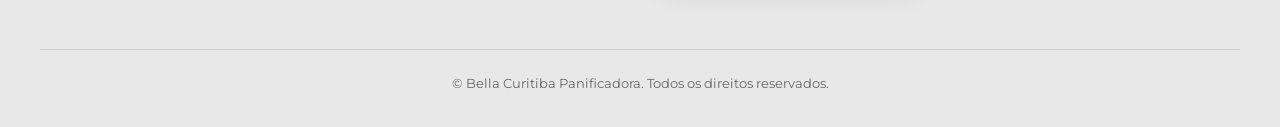
==== commit fa1c390e: "Corrige CTA comercial do header e area de toque dos dots dos carrosseis Desacopla a visibilidade do " ====
--- a/site-bella-curitiba/vagas.html
+++ b/site-bella-curitiba/vagas.html
@@ -47,7 +47,7 @@
   <link rel="apple-touch-icon" href="assets/logos/favicon-bella-curitiba-180x180.png">
   <link rel="icon" type="image/png" sizes="192x192" href="assets/logos/favicon-bella-curitiba-192x192.png">
   <link rel="icon" type="image/png" sizes="32x32" href="assets/logos/favicon-bella-curitiba-32x32.png">
-  <link rel="stylesheet" href="style.css?v=20260813-2">
+  <link rel="stylesheet" href="style.css?v=20260813-3">
 </head>
 <body>
 
--- a/site-bella-curitiba/style.css
+++ b/site-bella-curitiba/style.css
@@ -143,6 +143,11 @@
   transition: background-color var(--transition-base), color var(--transition-base), transform var(--transition-base), border-color var(--transition-base);
 }
 
+.btn:focus-visible {
+  outline: 2px solid var(--color-secondary);
+  outline-offset: 3px;
+}
+
 .btn--primary {
   background-color: var(--color-primary);
   color: var(--color-white);
@@ -163,7 +168,7 @@
   align-items: center;
   justify-content: center;
   gap: 10px;
-  background-color: rgba(0, 48, 84, 0.55);
+  background-color: rgba(37, 211, 102, 0.22);
   color: var(--color-white);
   border: 2px solid #25d366;
   cursor: pointer;
@@ -192,14 +197,17 @@
   transition: fill 0.35s ease;
 }
 
+/* Borda um pouco mais suave que o branco cheio do WhatsApp ao lado dela:
+   reforça que essa é a ação secundária do hero, não a principal */
 .btn--secondary {
   background-color: transparent;
   color: var(--color-white);
-  border: 2px solid var(--color-white);
+  border: 2px solid rgba(255, 255, 255, 0.7);
 }
 
 .btn--secondary:hover {
   background-color: var(--color-white);
+  border-color: var(--color-white);
   color: var(--color-primary);
 }
 
@@ -301,6 +309,11 @@
   background-color: var(--color-secondary);
 }
 
+.header__btn:focus-visible {
+  outline: 2px solid var(--color-secondary);
+  outline-offset: 2px;
+}
+
 /* Botão "Trabalhe conosco": só aparece no mobile, no lugar do "Fale conosco" */
 .header__btn--trabalhe {
   display: none;
@@ -585,7 +598,10 @@
   aspect-ratio: 4 / 5;
   object-fit: cover;
   border-radius: var(--radius-lg);
-  box-shadow: var(--shadow-md);
+  border: 6px solid var(--color-white);
+  /* Sombra direcional em navy, "apoiada" embaixo da foto em vez de um
+     halo uniforme nos 4 lados */
+  box-shadow: 0 20px 40px -14px rgba(0, 48, 84, 0.3);
   background-color: var(--color-light-gray);
 }
 
@@ -623,17 +639,21 @@
   }
 }
 
+/* Cantos com um corte diagonal sutil (16px/5px) em vez do raio uniforme
+   de "card de SaaS" — mesma assinatura usada nos depoimentos e nas vagas */
 .producao__card {
   background-color: var(--color-white);
-  border-radius: var(--radius-md);
-  box-shadow: var(--shadow-sm);
+  border: 1px solid rgba(0, 48, 84, 0.08);
+  border-radius: 16px 5px 16px 5px;
+  box-shadow: 0 1px 2px rgba(0, 48, 84, 0.06);
   overflow: hidden;
-  transition: transform var(--transition-base), box-shadow var(--transition-base);
+  transition: transform var(--transition-base), box-shadow var(--transition-base), border-color var(--transition-base);
 }
 
 .producao__card:hover {
-  transform: translateY(-4px);
-  box-shadow: var(--shadow-md);
+  transform: translateY(-3px);
+  box-shadow: 0 10px 24px rgba(0, 48, 84, 0.12);
+  border-color: rgba(137, 73, 15, 0.35);
 }
 
 /* Carrossel de fotos dentro dos cards */
@@ -712,22 +732,28 @@
   position: absolute;
   top: 50%;
   transform: translateY(-50%);
-  width: 42px;
-  height: 42px;
+  width: 40px;
+  height: 40px;
   border-radius: 50%;
-  background-color: rgba(255, 255, 255, 0.85);
+  background-color: rgba(255, 255, 255, 0.88);
+  border: 1px solid rgba(0, 48, 84, 0.15);
   color: var(--color-primary);
-  box-shadow: var(--shadow-sm);
+  box-shadow: 0 2px 6px rgba(0, 0, 0, 0.14);
   display: flex;
   align-items: center;
   justify-content: center;
   opacity: 0;
-  transition: opacity var(--transition-base), background-color var(--transition-base), color var(--transition-base);
+  transition: opacity var(--transition-base), background-color var(--transition-base), border-color var(--transition-base), color var(--transition-base);
 }
 
 .card-carrossel__arrow svg {
-  width: 20px;
-  height: 20px;
+  width: 18px;
+  height: 18px;
+}
+
+.card-carrossel__arrow:focus-visible {
+  outline: 2px solid var(--color-secondary);
+  outline-offset: 2px;
 }
 
 .card-carrossel__arrow--prev {
@@ -756,6 +782,7 @@
 
 .card-carrossel__arrow:hover {
   background-color: var(--color-primary);
+  border-color: var(--color-primary);
   color: var(--color-white);
 }
 
@@ -765,33 +792,33 @@
   left: 50%;
   transform: translateX(-50%);
   display: flex;
-  gap: 6px;
-}
-
+}
+
+/* O botao em si e a area de toque (24x24, sem gap: encostados um no outro
+   nao ha sobreposicao); a bolinha visivel pequena fica no ::before */
 .card-carrossel__dot {
   position: relative;
-  width: 9px;
-  height: 9px;
-  border-radius: 50%;
-  background-color: rgba(255, 255, 255, 0.55);
+  width: 24px;
+  height: 24px;
   padding: 0;
-  transition: background-color var(--transition-base), transform var(--transition-base);
-}
-
-/* Area de toque maior que a bolinha visivel, sem mudar a aparencia */
+}
+
 .card-carrossel__dot::before {
   content: "";
   position: absolute;
   top: 50%;
   left: 50%;
-  width: 24px;
-  height: 24px;
+  width: 9px;
+  height: 9px;
+  border-radius: 50%;
+  background-color: rgba(255, 255, 255, 0.55);
   transform: translate(-50%, -50%);
-}
-
-.card-carrossel__dot--active {
+  transition: background-color var(--transition-base), transform var(--transition-base);
+}
+
+.card-carrossel__dot--active::before {
   background-color: var(--color-white);
-  transform: scale(1.25);
+  transform: translate(-50%, -50%) scale(1.25);
 }
 
 .producao__card h3,
@@ -858,8 +885,11 @@
   aspect-ratio: 4 / 3;
   object-fit: cover;
   border-radius: var(--radius-md);
+  border: 1px solid rgba(0, 48, 84, 0.08);
   background-color: var(--color-white);
-  box-shadow: var(--shadow-sm);
+  /* Sombra direcional (navy) em vez do shadow-sm generico: sensacao de
+     foto apoiada, nao de card flutuando */
+  box-shadow: 0 8px 20px -8px rgba(0, 48, 84, 0.22);
 }
 
 /* Foto do letreiro em relevo: enquadra o letreiro no centro
@@ -879,7 +909,8 @@
 .ambiente__galeria .card-carrossel {
   aspect-ratio: 4 / 3;
   border-radius: var(--radius-md);
-  box-shadow: var(--shadow-sm);
+  border: 1px solid rgba(0, 48, 84, 0.08);
+  box-shadow: 0 8px 20px -8px rgba(0, 48, 84, 0.22);
 }
 
 .ambiente__galeria .card-carrossel img {
@@ -924,20 +955,22 @@
   display: grid;
   grid-template-columns: repeat(3, 1fr);
   gap: 24px;
-  align-items: start;
+  align-items: stretch;
   text-align: left;
 }
 
+/* Fundo em tom pergaminho (nao branco puro, ja que a secao em volta e
+   branca) + mesma assinatura de canto em corte diagonal dos outros cards */
 .depoimentos__card {
   position: relative;
   overflow: hidden;
   display: flex;
   flex-direction: column;
-  background-color: #e8e8e8;
-  border: 1px solid var(--color-light-gray);
-  border-radius: var(--radius-md);
-  box-shadow: var(--shadow-sm);
-  padding: 22px 20px;
+  background-color: #f7f2ec;
+  border: 1px solid rgba(0, 48, 84, 0.08);
+  border-radius: 16px 5px 16px 5px;
+  box-shadow: 0 1px 2px rgba(0, 48, 84, 0.06);
+  padding: 24px 22px;
   text-decoration: none;
   transition: transform var(--transition-base), box-shadow var(--transition-base), border-color var(--transition-base);
 }
@@ -950,44 +983,51 @@
   background: url("./assets/logo-botao/logo-google-maps.png") no-repeat center / contain;
   opacity: 0.12;
   pointer-events: none;
+  z-index: 0;
+}
+
+/* Aspas decorativas discretas (mesma fonte dos títulos), reforçando o
+   card como uma citação em vez de um comentário genérico */
+.depoimentos__card::after {
+  content: "\201C";
+  position: absolute;
+  top: 2px;
+  right: 16px;
+  font-family: var(--font-title);
+  font-size: 3rem;
+  line-height: 1;
+  color: var(--color-secondary);
+  opacity: 0.15;
+  pointer-events: none;
+  z-index: 0;
 }
 
 .depoimentos__card > * {
   position: relative;
+  z-index: 1;
 }
 
 .depoimentos__card:hover {
-  transform: translateY(-4px);
-  box-shadow: var(--shadow-md);
+  transform: translateY(-3px);
+  box-shadow: 0 10px 24px rgba(0, 48, 84, 0.12);
   border-color: var(--color-secondary);
 }
 
-.depoimentos__nota {
-  color: #f5b400;
-  font-size: 1.38rem;
-  letter-spacing: 3px;
-  margin-bottom: 12px;
-}
-
-/* Limita avaliações longas a 5 linhas para os cards da mesma fileira nao
-   ficarem com alturas muito diferentes; o texto completo continua no DOM
-   (leitores de tela leem tudo) e o card inteiro linka pra avaliacao no Google */
 .depoimentos__texto {
   font-style: italic;
   color: var(--color-text-dark);
   font-size: var(--fs-sm);
-  display: -webkit-box;
-  -webkit-line-clamp: 5;
-  line-clamp: 5;
-  -webkit-box-orient: vertical;
-  overflow: hidden;
-}
-
+}
+
+/* Divisor delicado separando a "assinatura" (foto + nome + nota) da
+   citação, no lugar de deixar tudo solto no mesmo bloco */
 .depoimentos__meta {
-  padding-bottom: 12px;
-  display: flex;
-  align-items: center;
-  gap: 10px;
+  padding-bottom: 14px;
+  margin-bottom: 14px;
+  display: flex;
+  align-items: center;
+  gap: 12px;
+  border-bottom: 1px solid rgba(137, 73, 15, 0.18);
 }
 
 .depoimentos__avatar {
@@ -996,12 +1036,37 @@
   border-radius: 50%;
   object-fit: cover;
   flex-shrink: 0;
+  border: 2px solid var(--color-white);
+  box-shadow: 0 0 0 1px rgba(0, 48, 84, 0.14);
+}
+
+.depoimentos__autor-bloco {
+  display: flex;
+  flex-direction: column;
+  gap: 5px;
 }
 
 .depoimentos__autor {
   font-weight: 600;
   color: var(--color-primary);
   font-size: var(--fs-sm);
+}
+
+/* Estrelas em SVG (no lugar dos caracteres ★ em Unicode): tamanho e
+   alinhamento controlados com precisao, mesmo dourado de sempre pra
+   continuar imediatamente reconhecivel como avaliacao */
+.depoimentos__nota {
+  display: flex;
+  align-items: center;
+  gap: 2px;
+  color: #f5b400;
+}
+
+.depoimentos__estrela {
+  width: 14px;
+  height: 14px;
+  fill: currentColor;
+  flex-shrink: 0;
 }
 
 .depoimentos__nav {
@@ -1017,13 +1082,14 @@
   height: 44px;
   border-radius: 50%;
   background-color: var(--color-white);
+  border: 1px solid rgba(0, 48, 84, 0.12);
   color: var(--color-primary);
-  box-shadow: var(--shadow-md);
+  box-shadow: 0 2px 10px rgba(0, 48, 84, 0.1);
   display: flex;
   align-items: center;
   justify-content: center;
   flex-shrink: 0;
-  transition: background-color var(--transition-base), color var(--transition-base), transform var(--transition-base);
+  transition: background-color var(--transition-base), color var(--transition-base), border-color var(--transition-base), box-shadow var(--transition-base);
 }
 
 .depoimentos__arrow svg {
@@ -1035,43 +1101,51 @@
   transform: rotate(180deg);
 }
 
+/* Sem scale no hover (evita movimento chamativo): o feedback vem da cor
+   e de uma sombra um pouco mais profunda */
 .depoimentos__arrow:hover {
   background-color: var(--color-primary);
+  border-color: var(--color-primary);
   color: var(--color-white);
-  transform: scale(1.06);
+  box-shadow: 0 4px 14px rgba(0, 48, 84, 0.22);
+}
+
+.depoimentos__arrow:focus-visible {
+  outline: 2px solid var(--color-secondary);
+  outline-offset: 2px;
 }
 
 .depoimentos__dots {
   display: flex;
   align-items: center;
-  gap: 10px;
-}
-
+}
+
+/* O botao em si e a area de toque (24x24, sem gap: encostados um no outro
+   nao ha sobreposicao); a bolinha visivel pequena fica no ::before */
 .depoimentos__dot {
   position: relative;
+  width: 24px;
+  height: 24px;
+  padding: 0;
+}
+
+.depoimentos__dot::before {
+  content: "";
+  position: absolute;
+  top: 50%;
+  left: 50%;
   width: 9px;
   height: 9px;
   border-radius: 50%;
   background-color: var(--color-light-gray);
   border: 1px solid var(--color-secondary);
-  padding: 0;
+  transform: translate(-50%, -50%);
   transition: background-color var(--transition-base), transform var(--transition-base);
 }
 
-/* Area de toque maior que a bolinha visivel, sem mudar a aparencia */
-.depoimentos__dot::before {
-  content: "";
-  position: absolute;
-  top: 50%;
-  left: 50%;
-  width: 24px;
-  height: 24px;
-  transform: translate(-50%, -50%);
-}
-
-.depoimentos__dot--active {
+.depoimentos__dot--active::before {
   background-color: var(--color-secondary);
-  transform: scale(1.2);
+  transform: translate(-50%, -50%) scale(1.2);
 }
 
 /* ===================== TRABALHE CONOSCO ===================== */
@@ -1161,17 +1235,19 @@
   gap: 20px;
 }
 
+/* Mesma assinatura de canto em corte diagonal dos cards da home, pra
+   vagas.html continuar visualmente parte do mesmo site */
 .vagas__card {
   background-color: var(--color-white);
-  border: 1px solid transparent;
-  border-radius: var(--radius-md);
-  box-shadow: var(--shadow-sm);
+  border: 1px solid rgba(0, 48, 84, 0.08);
+  border-radius: 16px 5px 16px 5px;
+  box-shadow: 0 1px 2px rgba(0, 48, 84, 0.06);
   overflow: hidden;
   transition: box-shadow var(--transition-base), border-color var(--transition-base);
 }
 
 .vagas__card:hover {
-  box-shadow: var(--shadow-md);
+  box-shadow: 0 10px 24px rgba(0, 48, 84, 0.12);
   border-color: var(--color-secondary);
 }
 
@@ -1276,12 +1352,27 @@
   text-align: center;
 }
 
+/* Pequeno traço terracota sob o título de cada bloco do rodapé — mesma
+   linguagem do border-top usado em .sobre__item */
 .footer__bloco h3 {
+  position: relative;
   color: var(--color-primary);
   font-size: var(--fs-base);
   text-transform: uppercase;
   letter-spacing: 0.04em;
   margin-bottom: 16px;
+  padding-bottom: 10px;
+}
+
+.footer__bloco h3::after {
+  content: "";
+  position: absolute;
+  left: 50%;
+  bottom: 0;
+  width: 28px;
+  height: 2px;
+  transform: translateX(-50%);
+  background-color: var(--color-secondary);
 }
 
 .footer__bloco p {
@@ -1464,6 +1555,46 @@
 }
 
 /* ===================== RESPONSIVIDADE ===================== */
+
+/* Notebooks (largura de desktop, mas altura de tela limitada — ex.: 1366x768,
+   ou Full HD com o Windows em 125%/150% de escala): a hero original (84vh +
+   respiros grandes) passa da altura visivel e obriga a reduzir o zoom do
+   navegador pra ver a secao inteira de uma vez. Aqui ela fica mais compacta
+   pra caber numa tela normal em 100% de zoom, sem depender de vh (o
+   min-width evita sobrepor o breakpoint mobile, que ja tem seu proprio
+   ajuste de hero la embaixo). */
+@media (max-height: 900px) and (min-width: 769px) {
+  .hero {
+    min-height: auto;
+  }
+
+  .hero__content {
+    padding: 40px var(--container-padding) 36px;
+  }
+
+  .hero__logo {
+    width: 300px;
+    margin-bottom: 20px;
+  }
+
+  .hero__headline {
+    font-size: 2.15rem;
+    margin-bottom: 14px;
+  }
+
+  .hero__subtitle {
+    margin-bottom: 16px;
+  }
+
+  .hero__prova-social {
+    margin-bottom: 16px;
+  }
+
+  .hero__horario {
+    margin-bottom: 24px;
+  }
+}
+
 /* Faixa intermediaria (tablets ~993-1100px): o Sobre ganha o mesmo respiro
    reduzido do mobile/tablet estreito e o rodape passa pra 2 colunas um
    pouco mais cedo, antes de esbarrar no header (ver bloco de 1024px abaixo) */
@@ -1525,17 +1656,6 @@
   .header__toggle {
     display: flex;
   }
-
-  /* Troca dos botões do header no mobile/tablet */
-  .header__btn--fale {
-    display: none;
-  }
-
-  .header__btn--trabalhe {
-    display: inline-block;
-    padding: 10px 18px;
-    font-size: var(--fs-xs);
-  }
 }
 
 /* Cards de depoimentos um pouco mais estreitos nessa faixa (3 colunas
@@ -1557,6 +1677,7 @@
 
   .header__container {
     padding: 12px var(--container-padding);
+    gap: 12px;
   }
 
   .header__logo {
@@ -1697,11 +1818,11 @@
     flex: 0 0 100%;
   }
 
-  /* Janela deslizante das bolinhas: largura exata para 3 bolinhas + 2 espaços,
-     com folga de 3px para a bolinha ativa (scale 1.2) não ser cortada */
+  /* Janela deslizante das bolinhas: largura exata para 3 botoes de 24px.
+     O scale da bolinha ativa acontece dentro do ::before, contido na propria
+     area de 24x24 do botao, entao nao precisa de folga extra pra nao cortar. */
   .depoimentos__dots {
-    width: calc(3 * 9px + 2 * 10px + 2 * 3px);
-    padding: 3px;
+    width: calc(3 * 24px);
     overflow: hidden;
   }
 
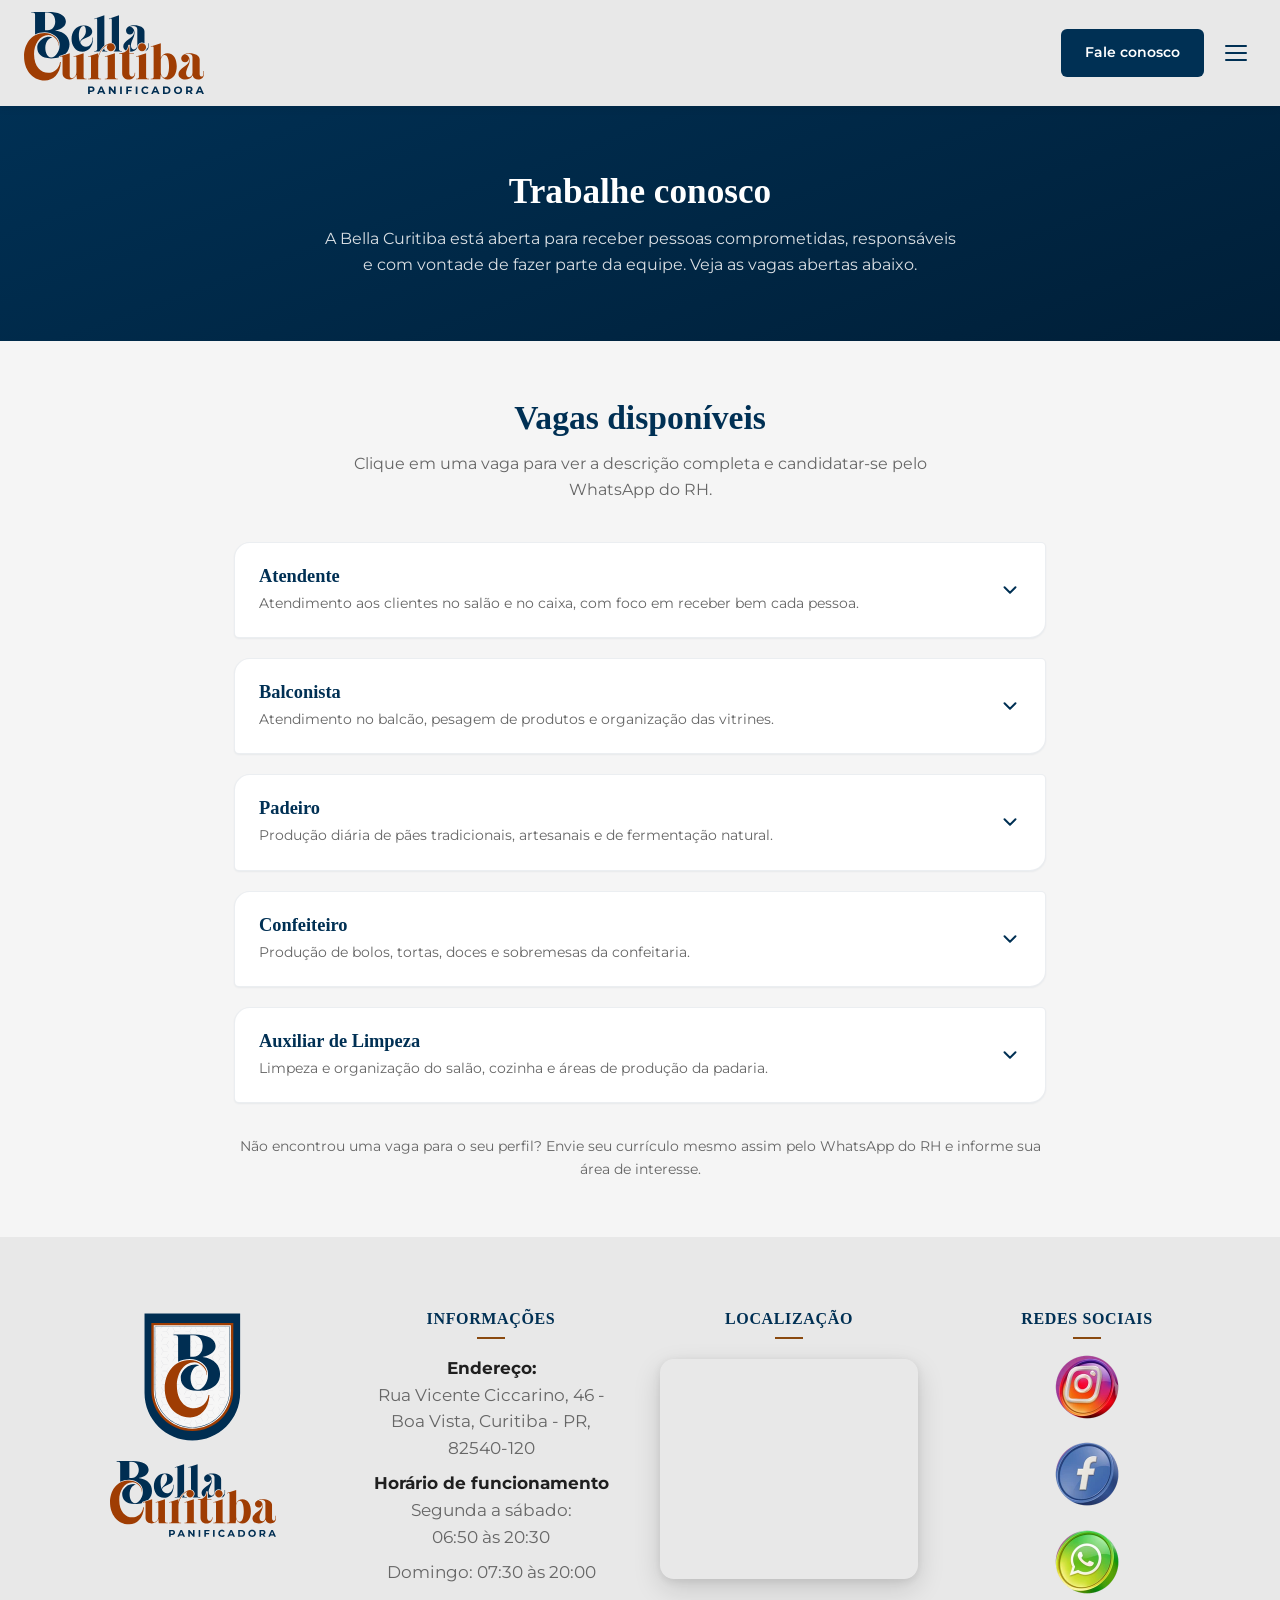
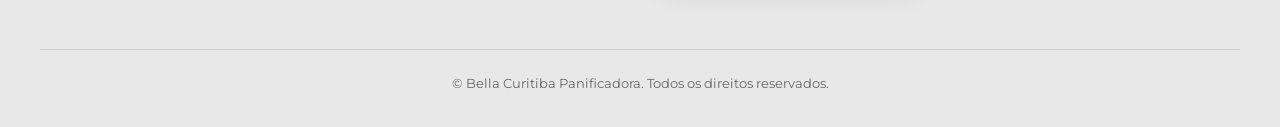
==== commit f1b6087c: "Otimiza imagens para PageSpeed: WebP, picture no hero, srcset e cache Co-Authored-By: Claude Sonnet " ====
--- a/site-bella-curitiba/vagas.html
+++ b/site-bella-curitiba/vagas.html
@@ -367,9 +367,12 @@
     data-local="footer-vagas"
   >
     <img
-      src="assets/logo-botao/botao-instagram-transparente.png"
+      src="assets/logo-botao/botao-instagram-transparente.webp"
       alt=""
       loading="lazy"
+      decoding="async"
+      width="128"
+      height="128"
     >
   </a>
 </li>
@@ -385,9 +388,12 @@
     data-local="footer-vagas"
   >
     <img
-      src="assets/logo-botao/botao-facebook-transparente.png"
+      src="assets/logo-botao/botao-facebook-transparente.webp"
       alt=""
       loading="lazy"
+      decoding="async"
+      width="128"
+      height="128"
     >
   </a>
 </li>
@@ -402,7 +408,7 @@
   data-whatsapp="comercial"
   data-local="footer-vagas"
 >
-              <img src="assets/logo-botao/botao-whatsapp-transparente.png" alt="" loading="lazy">
+              <img src="assets/logo-botao/botao-whatsapp-transparente.webp" alt="" loading="lazy" decoding="async" width="128" height="128">
             </a>
           </li>
         </ul>
--- a/site-bella-curitiba/style.css
+++ b/site-bella-curitiba/style.css
@@ -381,6 +381,13 @@
   background-color: var(--color-primary);
 }
 
+/* O <picture> em volta do .hero__bg nao deve virar uma caixa de flex item:
+   display:contents remove a caixa do <picture> e deixa o <img> (absolute)
+   se comportar exatamente como antes, direto filho do .hero (flex) */
+.hero picture {
+  display: contents;
+}
+
 .hero__bg {
   position: absolute;
   inset: 0;
@@ -400,11 +407,6 @@
     rgba(0, 0, 0, 0.36),
     rgba(0, 0, 0, 0.62)
   );
-}
-
-/* Imagem vertical do hero: só aparece no mobile (no desktop fica a horizontal) */
-.hero__bg--mobile {
-  display: none;
 }
 
 .hero__content {
@@ -980,7 +982,7 @@
   content: "";
   position: absolute;
   inset: 0;
-  background: url("./assets/logo-botao/logo-google-maps.png") no-repeat center / contain;
+  background: url("./assets/logo-botao/logo-google-maps.webp") no-repeat center / contain;
   opacity: 0.12;
   pointer-events: none;
   z-index: 0;
@@ -1696,15 +1698,6 @@
     min-height: 80vh;
   }
 
-  /* No mobile entra a imagem vertical no lugar da horizontal */
-  .hero__bg--desktop {
-    display: none;
-  }
-
-  .hero__bg--mobile {
-    display: block;
-  }
-
   /* Mascara um pouco mais leve que a anterior, mas ainda mais forte que a do
      desktop (a imagem vertical fica mais clara que a do desktop nesse
      trecho de producao, entao precisa de mais mascara pra manter legivel) */
